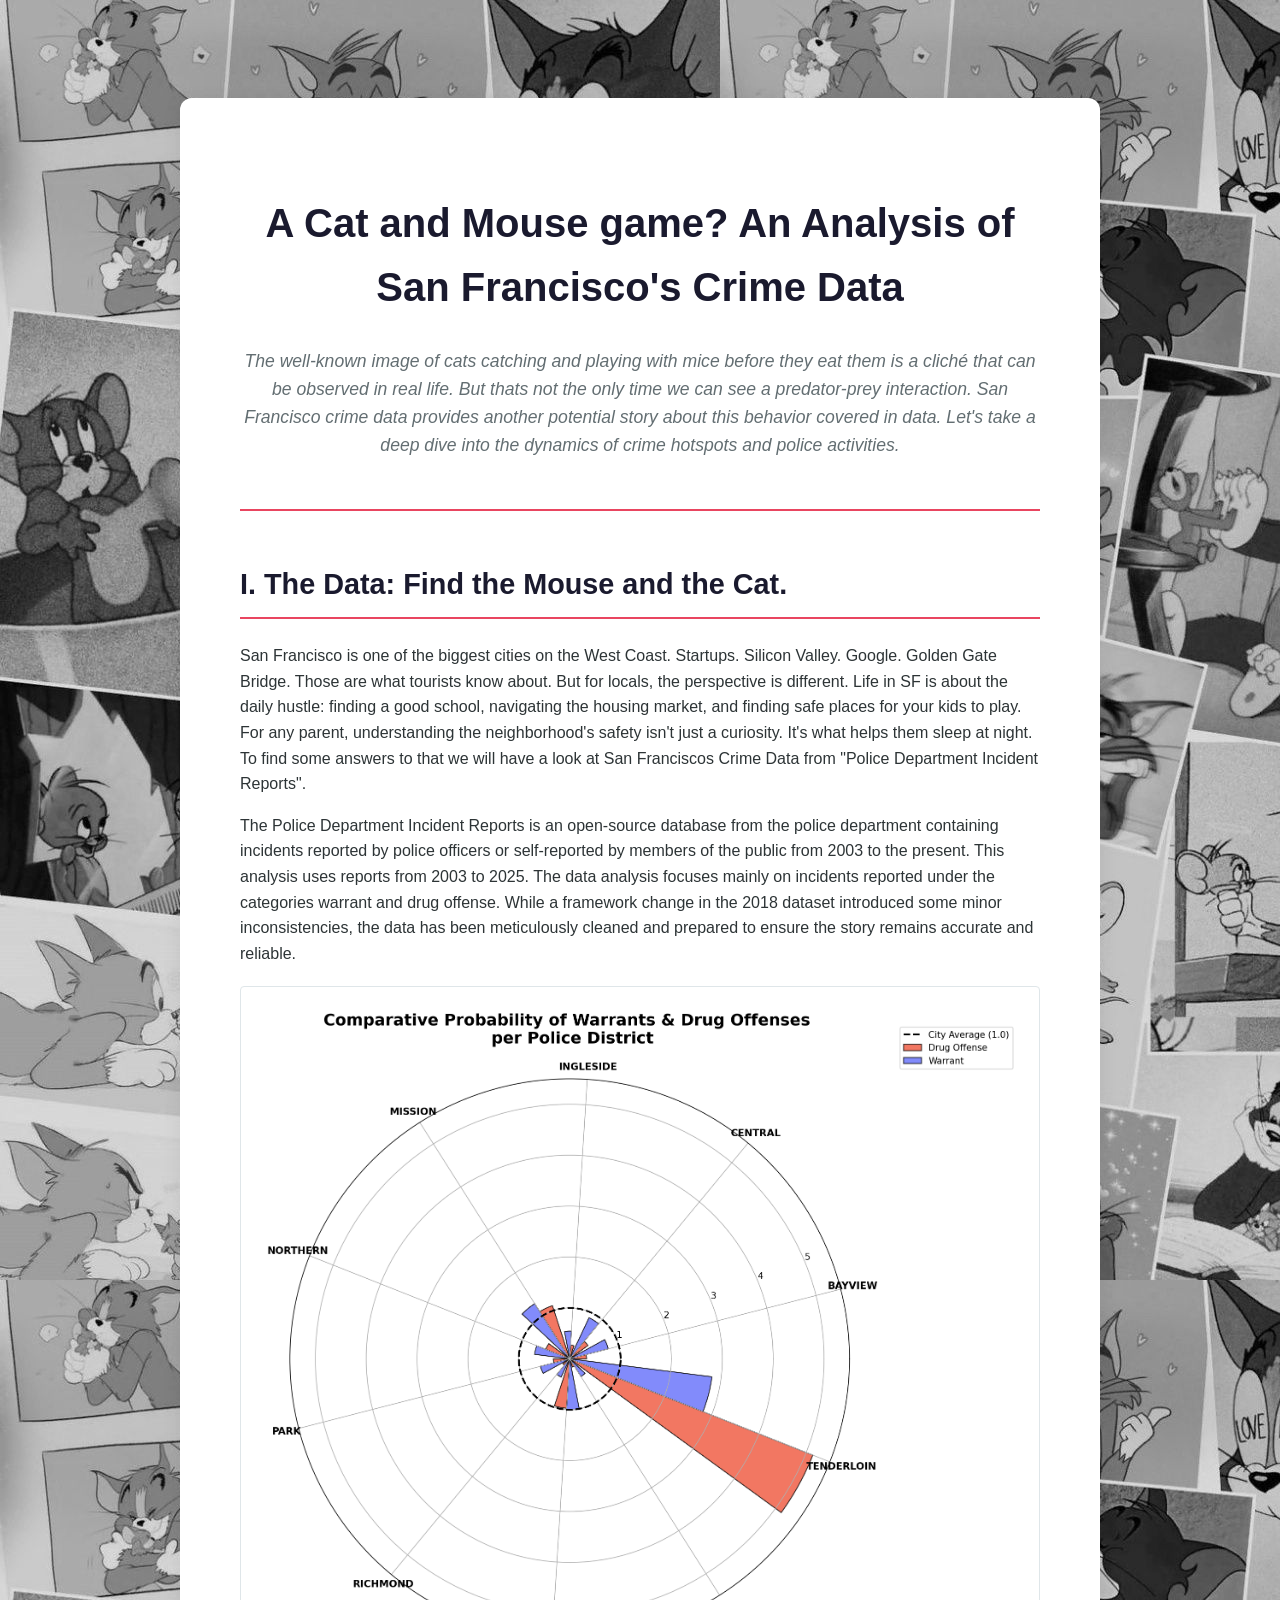
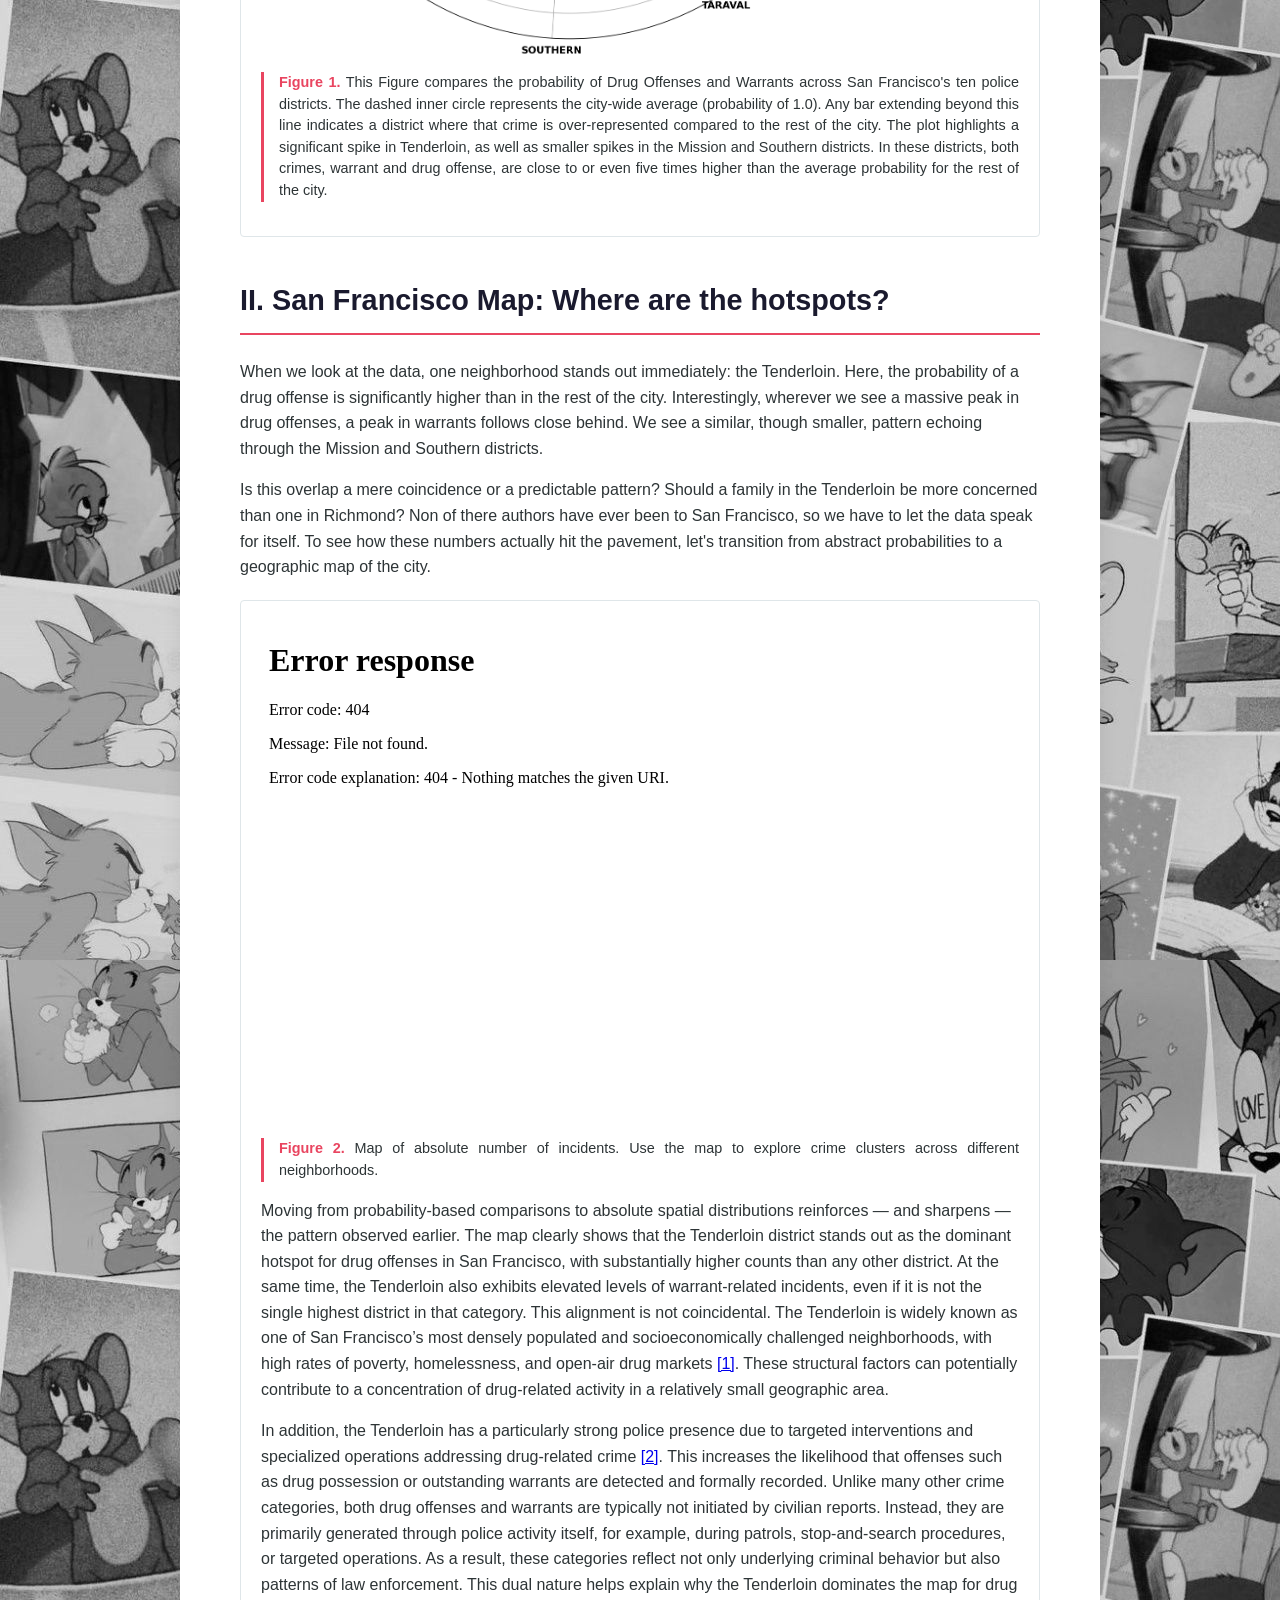
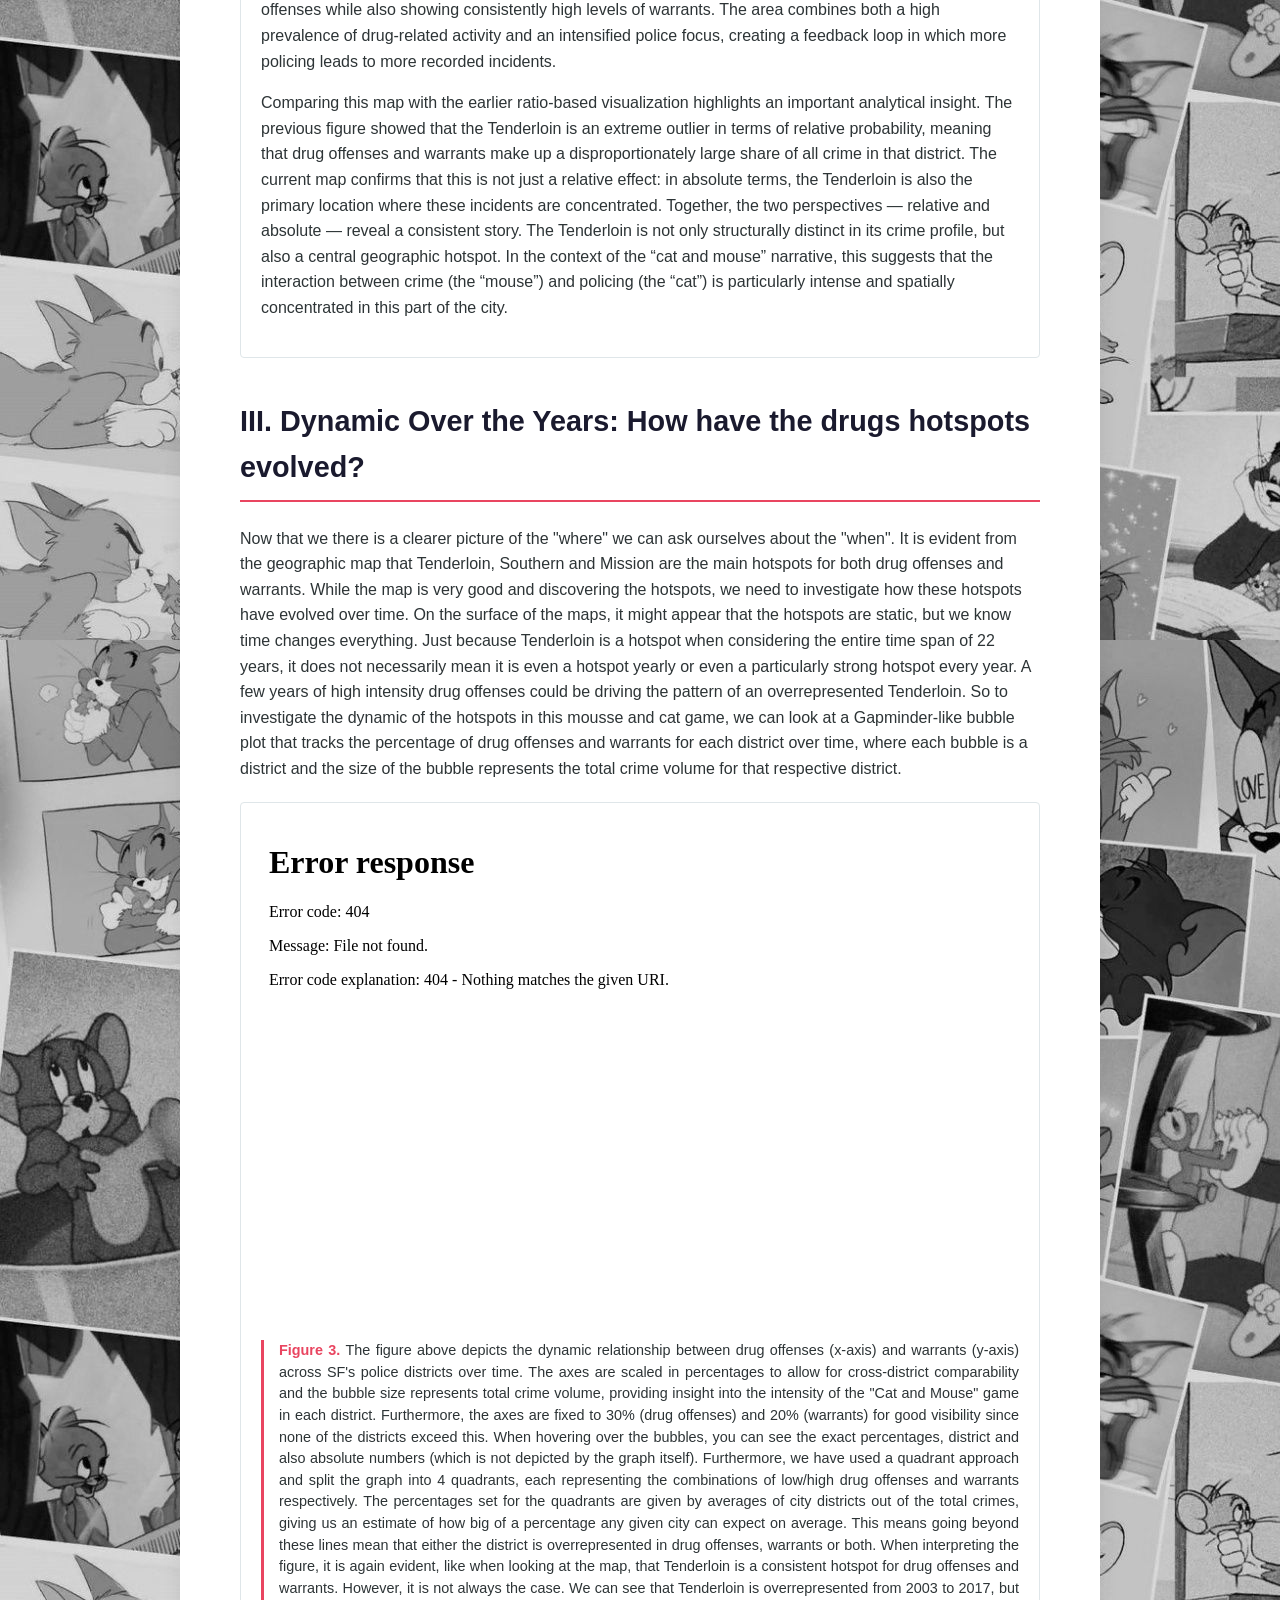
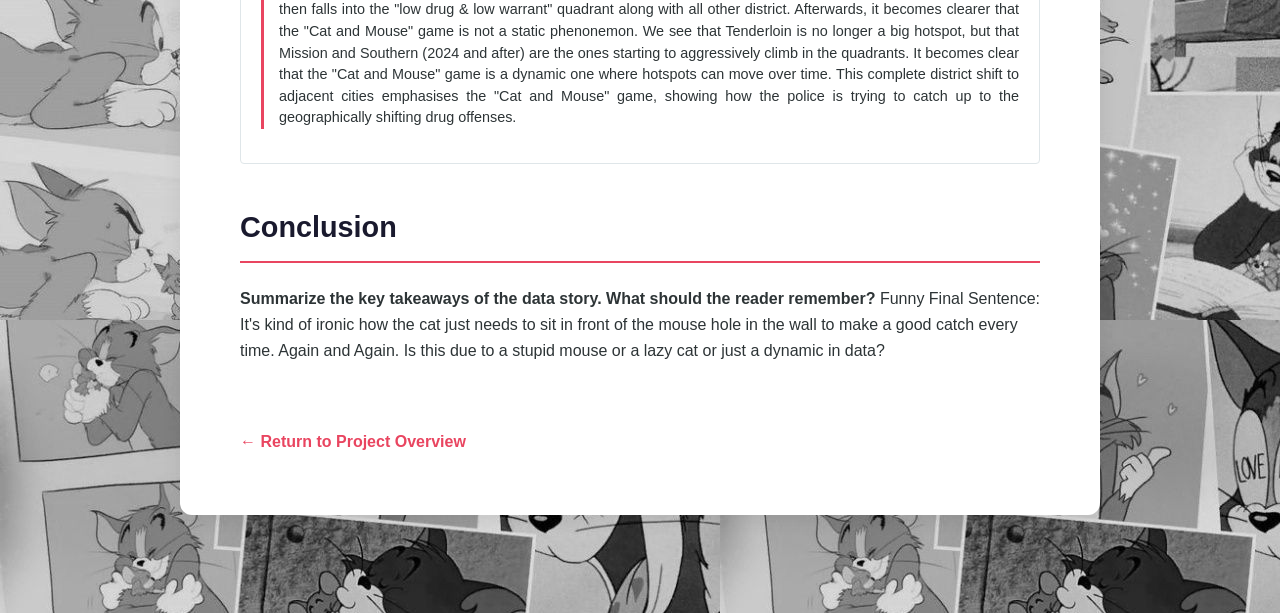
==== data_story.html @ 039fc0c6 "Add caption to figure 3." ====
<!DOCTYPE html>
<html lang="en">
  <head>
    <meta charset="UTF-8" />
    <meta name="viewport" content="width=device-width, initial-scale=1.0" />
    <title>Data Story - Group 15</title>
    <link rel="stylesheet" href="style.css" />
  </head>
  <body style="background-image: url('Tom&Jerry.jpg')">
    <article class="container">
      <header>
        <!-- Headline alternatives-->
        <!--
        <h1>Playing Catch</h1>
        <h1>Cat and Mouse game as a Data story</h1>
        <h1>Hotspots & Handcuffs: A Geographic Analysis </h1>
        <h1>City of Spikes: Where the Cat Meets the Mouse </h1> -->
        <h1>A Cat and Mouse game? An Analysis of San Francisco's Crime Data</h1>

        <p class="intro-text">
          The well-known image of cats catching and playing with mice before
          they eat them is a cliché that can be observed in real life. But thats
          not the only time we can see a predator-prey interaction. San
          Francisco crime data provides another potential story about this
          behavior covered in data. Let's take a deep dive into the dynamics of
          crime hotspots and police activities.
        </p>
      </header>

      <section>
        <h2>I. The Data: Find the Mouse and the Cat.</h2>

        <p>
          San Francisco is one of the biggest cities on the West Coast.
          Startups. Silicon Valley. Google. Golden Gate Bridge. Those are what
          tourists know about. But for locals, the perspective is different.
          Life in SF is about the daily hustle: finding a good school,
          navigating the housing market, and finding safe places for your kids
          to play. For any parent, understanding the neighborhood's safety isn't
          just a curiosity. It's what helps them sleep at night. To find some
          answers to that we will have a look at San Franciscos Crime Data from
          "Police Department Incident Reports".
        </p>

        <p>
          The Police Department Incident Reports is an open-source database from
          the police department containing incidents reported by police officers
          or self-reported by members of the public from 2003 to the present.
          This analysis uses reports from 2003 to 2025. The data analysis
          focuses mainly on incidents reported under the categories warrant and
          drug offense. While a framework change in the 2018 dataset introduced
          some minor inconsistencies, the data has been meticulously cleaned and
          prepared to ensure the story remains accurate and reliable.
        </p>
      </section>

      <div class="figure-container">
        <img
          src="../images/Compare_Warrent&DrugOffense.png"
          alt="Compare Warrent & DrugOffense"
        />

        <p class="figure-caption">
          <strong>Figure 1.</strong> This Figure compares the probability of
          Drug Offenses and Warrants across San Francisco's ten police
          districts. The dashed inner circle represents the city-wide average
          (probability of 1.0). Any bar extending beyond this line indicates a
          district where that crime is over-represented compared to the rest of
          the city. The plot highlights a significant spike in Tenderloin, as
          well as smaller spikes in the Mission and Southern districts. In these
          districts, both crimes, warrant and drug offense, are close to or even
          five times higher than the average probability for the rest of the
          city.
        </p>
      </div>

      <section>
        <h2>II. San Francisco Map: Where are the hotspots?</h2>
        <p>
          When we look at the data, one neighborhood stands out immediately: the
          Tenderloin. Here, the probability of a drug offense is significantly
          higher than in the rest of the city. Interestingly, wherever we see a
          massive peak in drug offenses, a peak in warrants follows close
          behind. We see a similar, though smaller, pattern echoing through the
          Mission and Southern districts.
        </p>

        <p>
          Is this overlap a mere coincidence or a predictable pattern? Should a
          family in the Tenderloin be more concerned than one in Richmond? Non
          of there authors have ever been to San Francisco, so we have to let
          the data speak for itself. To see how these numbers actually hit the
          pavement, let's transition from abstract probabilities to a geographic
          map of the city.
        </p>
      </section>

      <div class="figure-container">
        <div class="plot-container">
          <iframe
            src="drug_warrant_comparison.html"
            width="100%"
            height="500px"
            frameborder="0"
          ></iframe>
        </div>
        <p class="figure-caption">
          <strong>Figure 2.</strong> Map of absolute number of incidents. Use the map to
          explore crime clusters across different neighborhoods.
        </p>

        <p>
          Moving from probability-based comparisons to absolute spatial distributions
          reinforces — and sharpens — the pattern observed earlier. The map clearly
          shows that the Tenderloin district stands out as the dominant hotspot for
          drug offenses in San Francisco, with substantially higher counts than any
          other district. At the same time, the Tenderloin also exhibits elevated
          levels of warrant-related incidents, even if it is not the single highest
          district in that category.

          This alignment is not coincidental. The Tenderloin is widely known as one of
          San Francisco’s most densely populated and socioeconomically challenged
          neighborhoods, with high rates of poverty, homelessness, and open-air drug
          markets <a href="https://www.aha.org/hav/case-study/tenderloin-health-improvement-partnership" target="_blank">[1]</a>.
          
          These structural factors can potentially contribute to a concentration of drug-related
          activity in a relatively small geographic area.
        </p>

        <p>
          In addition, the Tenderloin has a particularly strong police presence due to
          targeted interventions and specialized operations addressing drug-related
          crime <a href="https://www.sfchronicle.com/crime/article/police-staff-districts-sf-19871314.php" target="_blank">[2]</a>.
          This increases the likelihood that offenses such as drug possession or
          outstanding warrants are detected and formally recorded.

          Unlike many other crime categories, both drug offenses and warrants are
          typically not initiated by civilian reports. Instead, they are primarily
          generated through police activity itself, for example, during patrols,
          stop-and-search procedures, or targeted operations.
          As a result, these categories reflect not only underlying criminal behavior
          but also patterns of law enforcement.

          This dual nature helps explain why the Tenderloin dominates the map for drug
          offenses while also showing consistently high levels of warrants. The area
          combines both a high prevalence of drug-related activity and an intensified
          police focus, creating a feedback loop in which more policing leads to more
          recorded incidents.
        </p>

        <p>
          Comparing this map with the earlier ratio-based visualization highlights an
          important analytical insight. The previous figure showed that the Tenderloin
          is an extreme outlier in terms of relative probability, meaning that drug
          offenses and warrants make up a disproportionately large share of all crime
          in that district. The current map confirms that this is not just a relative
          effect: in absolute terms, the Tenderloin is also the primary location where
          these incidents are concentrated.

          Together, the two perspectives — relative and absolute — reveal a consistent
          story. The Tenderloin is not only structurally distinct in its crime profile,
          but also a central geographic hotspot. In the context of the “cat and mouse”
          narrative, this suggests that the interaction between crime (the “mouse”)
          and policing (the “cat”) is particularly intense and spatially concentrated
          in this part of the city.
        </p>
      </div>

      <section>
        <h2>III. Dynamic Over the Years: How have the drugs hotspots evolved?</h2>
        <p>
          Now that we there is a clearer picture of the "where" we can ask ourselves about the "when".
          It is evident from the geographic map that Tenderloin, Southern and Mission are the main hotspots for both drug offenses and warrants.
          While the map is very good and discovering the hotspots, we need to investigate how these hotspots have evolved over time.
          On the surface of the maps, it might appear that the hotspots are static, but we know time changes everything.
          Just because Tenderloin is a hotspot when considering the entire time span of 22 years,
          it does not necessarily mean it is even a hotspot yearly or even a particularly strong hotspot every year.
          A few years of high intensity drug offenses could be driving the pattern of an overrepresented Tenderloin.

          So to investigate the dynamic of the hotspots in this mousse and cat game, we can look at a Gapminder-like bubble plot
          that tracks the percentage of drug offenses and warrants for each district over time, where each bubble is a district and
          the size of the bubble represents the total crime volume for that respective district.
        </p>
        <!-- <p>
          Use this section to Show an interactive Ploty plot. Mayby something
          that changes over time. This text should explain the "Why" behind the
          patterns observed in the map above and extend it with the ploty plot.
        </p> -->

        <!--- Generated Idea
        III. The Stakeout: A Dynamic View of the Data
        <p>
        If our map showed us the <em>where</em>, this next visualization shows us the <em>how much</em>. By using a "Gapminder" style bubble plot, we can see the sheer scale of these incidents across the city. On this chart, each bubble represents a different police district. The <strong>horizontal axis</strong> tracks the number of Drug Offenses, while the <strong>vertical axis</strong> measures Warrants. Both are in percentages respectively to retain scalability and comparability across districts.
        </p>

        <p>
        The size of each bubble represents the <strong>total crime volume</strong> for that district. This allows us to see if the "Cat and Mouse" game is played at the same intensity everywhere. Does a high volume of total crime always mean more drug activity and warrants? Or are some districts "specialists" in this specific game? Watch how the bubbles cluster—it tells a story of concentration that raw numbers alone might miss.
        </p>
      --></section>

      <div class="figure-container">

        <iframe
            src="visualizations/crime_over_time_interactive.html"
            width="100%"
            height="500px"
            frameborder="0"
        ></iframe>

        <p class="figure-caption">
          <strong>Figure 3.</strong> 
          The figure above depicts the dynamic relationship between drug offenses (x-axis) and warrants (y-axis) across SF's police districts over time.
          The axes are scaled in percentages to allow for cross-district comparability and the bubble size represents total crime volume, 
          providing insight into the intensity of the "Cat and Mouse" game in each district.
          
          Furthermore, the axes are fixed to 30% (drug offenses) and 20% (warrants) for good visibility since none of the districts exceed this.

          When hovering over the bubbles, you can see the exact percentages, district and also absolute numbers (which is not depicted by the graph itself).

          Furthermore, we have used a quadrant approach and split the graph into 4 quadrants, each representing the combinations of low/high drug offenses and warrants respectively.
          The percentages set for the quadrants are given by averages of city districts out of the total crimes, giving us an estimate of how big of a percentage any given city can expect on average.
          This means going beyond these lines mean that either the district is overrepresented in drug offenses, warrants or both.
          
          When interpreting the figure, it is again evident, like when looking at the map, that Tenderloin is a consistent hotspot for drug offenses and warrants.
          However, it is not always the case. We can see that Tenderloin is overrepresented from 2003 to 2017, but then falls into the "low drug & low warrant" quadrant along with all other district.
          Afterwards, it becomes clearer that the "Cat and Mouse" game is not a static phenonemon. 
          We see that Tenderloin is no longer a big hotspot, but that Mission and Southern (2024 and after) are the ones starting to aggressively climb in the quadrants.
          It becomes clear that the "Cat and Mouse" game is a dynamic one where hotspots can move over time.
          This complete district shift to adjacent cities emphasises the "Cat and Mouse" game, showing how the police is trying to catch up to the geographically shifting drug offenses.
        </p>
      </div>

      <section>
        <h2>Conclusion</h2>
        <p>
          <strong>
            Summarize the key takeaways of the data story. What should the
            reader remember?
          </strong>
          Funny Final Sentence: It's kind of ironic how the cat just needs to
          sit in front of the mouse hole in the wall to make a good catch every
          time. Again and Again. Is this due to a stupid mouse or a lazy cat or
          just a dynamic in data?
        </p>
        <!-- Generated Conclusion
          IV. Conclusion: Breaking the Cycle
          <p>
          Our journey through San Francisco’s data reveals a striking truth: the "Cat and Mouse" game isn't a city-wide phenomenon, but a localized cycle. The data shows that police activity (the Cat) and criminal incidents (the Mouse) are locked in a persistent dance, primarily within a few specific city blocks. Whether we look at relative probabilities or absolute volumes, the results point back to the same hotspots.
          </p>

          <p>
          For the parents and residents we mentioned earlier, this data offers a map of reality. It shows that while the city has its challenges, they are often concentrated in predictable ways. Understanding these dynamics is the first step toward changing the story—moving from a cycle of predator and prey to a city of safety and stability.
          </p>

          <p class="final-thought">
          <strong>It’s a bit ironic: the cat simply needs to sit in front of the mouse hole to make a catch every single time. Again and again, the data repeats. Is this due to a "stupid" mouse, a "lazy" cat, or simply an inevitable dynamic hidden in the data?</strong>
          </p>
        -->
      </section>

      <a href="index.html" class="back-link">← Return to Project Overview</a>
    </article>
  </body>
</html>
---- style.css ----
body {
  /*ackground-image: url("Tom&Jerry.jpg");*/
  background-color: #f8f9fa; /* Light grey background */
  display: flex; /* Override the flex centering from home page */
  justify-content: center;
  padding: 50px 20px;
  font-family: "Helvetica Neue", Arial, sans-serif;
  color: #2d3436;
  line-height: 1.6;
}

.story-container {
  max-width: 800px;
  margin: 40px auto;
  background: white;
  padding: 60px;
  box-shadow: 0 4px 20px rgba(0, 0, 0, 0.08);
  border-radius: 8px;
}

header {
  text-align: center;
  margin-bottom: 50px;
  border-bottom: 2px solid #e94560;
  padding-bottom: 20px;
}

h1 {
  color: #1a1a2e;
  font-size: 2.5rem;
  margin-bottom: 10px;
  border: none;
  padding-bottom: 10px;
}
h2 {
  color: #1a1a2e;
  margin-top: 40px;
  font-size: 1.8rem;
  border-bottom: 2px solid #e94560;
  padding-bottom: 10px;
}

hr {
  color: #e94560;
}

.intro-text {
  font-size: 1.1rem;
  color: #636e72;
  font-style: italic;
  margin-bottom: 30px;
}

/* Scientific Figure Styling */
.figure-container {
  padding: 20px;
  background: #ffffff;
  border: 1px solid #dfe6e9;
  border-radius: 4px;

  width: 100%; /* Or a specific width like 80%, 90% */
  margin: 20px auto; /* Adds space above/below and centers the whole figure */
  box-sizing: border-box; /* Ensures padding doesn't add to the width */
}

.figure-container img {
  max-width: 100%; /* Ensures the image never gets wider than the container */
  height: auto; /* Maintains the aspect ratio so it doesn't look squished */
  display: block; /* Removes the tiny gap often found at the bottom of images */
  margin: 0 auto; /* Centers the image if the container is wider than the image */
}

.plot-placeholder {
  width: 100%;
  height: 400px;
  background: #f1f2f6;
  display: flex;
  align-items: center;
  justify-content: center;
  color: #b2bec3;
  border: 2px dashed #dfe6e9;
  margin-bottom: 15px;
}

.figure-caption {
  font-size: 0.9rem;
  color: #2d3436;
  border-left: 3px solid #e94560;
  padding-left: 15px;
  margin-top: 10px;

  line-height: 1.5;
  text-align: justify;
}

.figure-caption strong {
  color: #e94560;
}

.back-link {
  display: inline-block;
  margin-top: 50px;
  color: #e94560;
  text-decoration: none;
  font-weight: bold;
}

/* The Main Container */
.container {
  max-width: 800px;
  margin: 40px auto;
  padding: 60px;
  background: white;
  border-radius: 12px;
  /*color: white;*/
  box-shadow: 0 4px 20px rgba(0, 0, 0, 0.08);
}

/* The Flexbox layout for your lists */
.list-wrapper {
  display: flex; /* Aligns the three divs horizontally */
  width: 100%; /* Ensures the wrapper fills the whole container */
  gap: 20px; /* Optional: adds space between the columns */
}

.list-wrapper > div {
  flex: 1; /* This forces each div to take up equal width */
  /* padding: 10px; */ /* You can add your 10px padding here! */
}

ul {
  padding-left: 20px; /* Gives bullets room so they don't hit the edge */
  margin: 0;
}

li {
  margin-bottom: 10px;
  padding: 5px 10px;
  border-left: 3px solid transparent;
  transition: 0.3s;
}

/* Highlight items when you hover over them */
li:hover {
  border-left: 3px solid #e94560;
  background: rgba(233, 69, 96, 0.1);
  cursor: pointer;
}

.navigation-section {
  text-align: center;
  margin-top: 30px;
}

.btn {
  display: inline-block;
  background-color: #e94560;
  color: white;
  padding: 12px 24px;
  text-decoration: none;
  border-radius: 30px;
  font-weight: bold;
  transition: transform 0.2s, background-color 0.2s;
  box-shadow: 0 4px 15px rgba(233, 69, 96, 0.3);
}

.btn:hover {
  background-color: #ff5e78;
  transform: translateY(-2px);
}
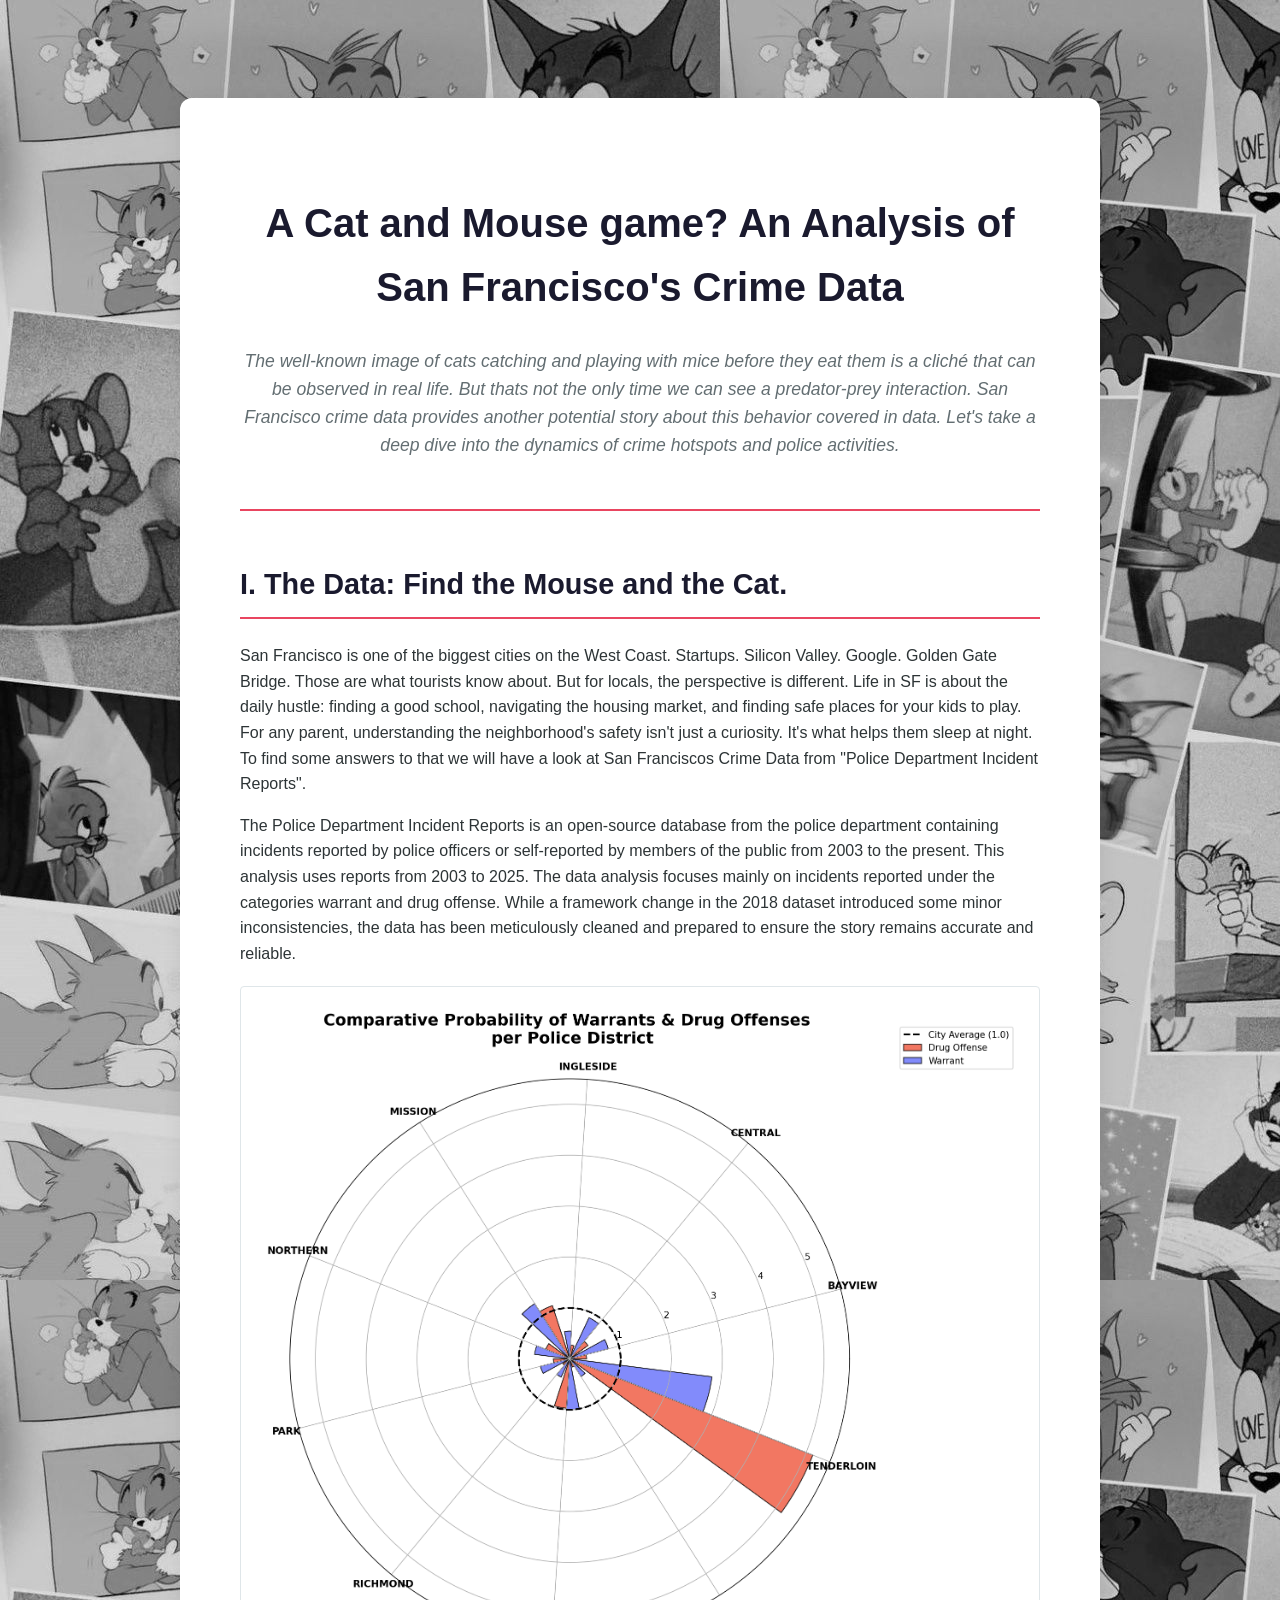
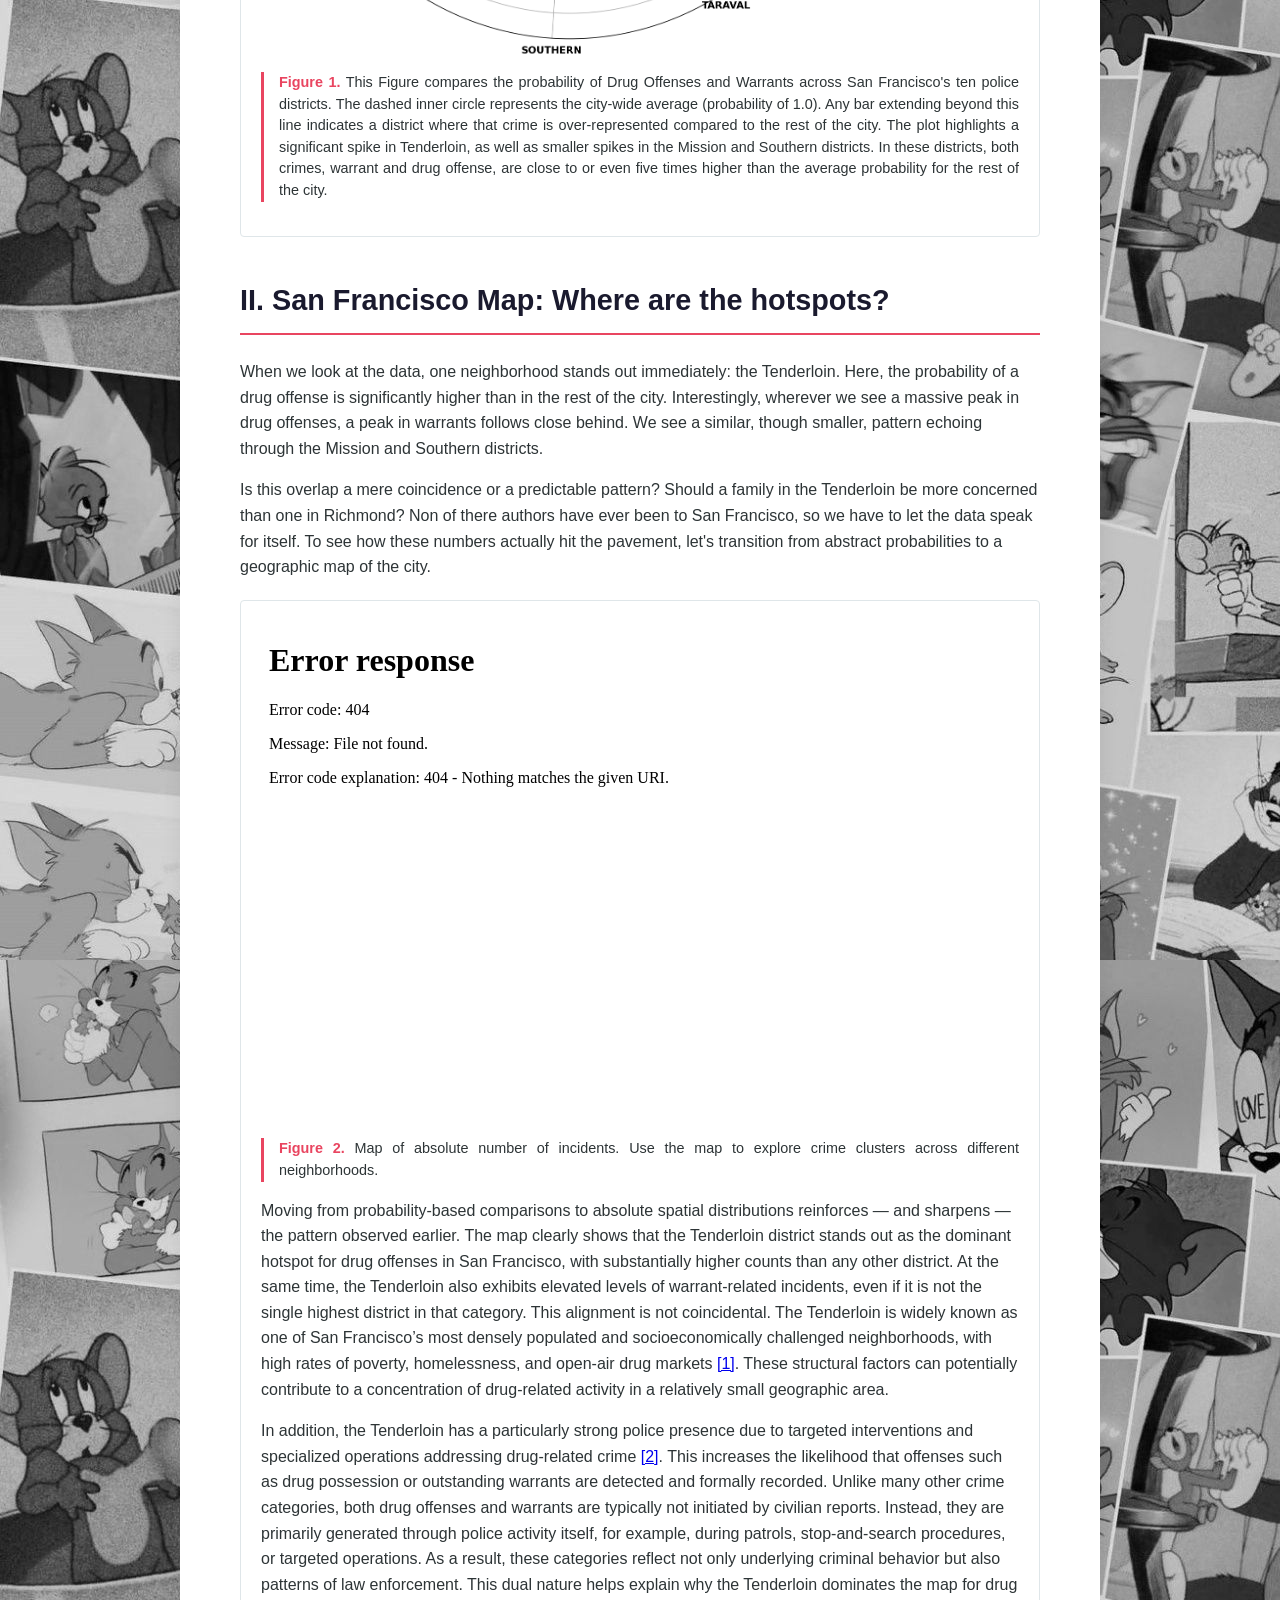
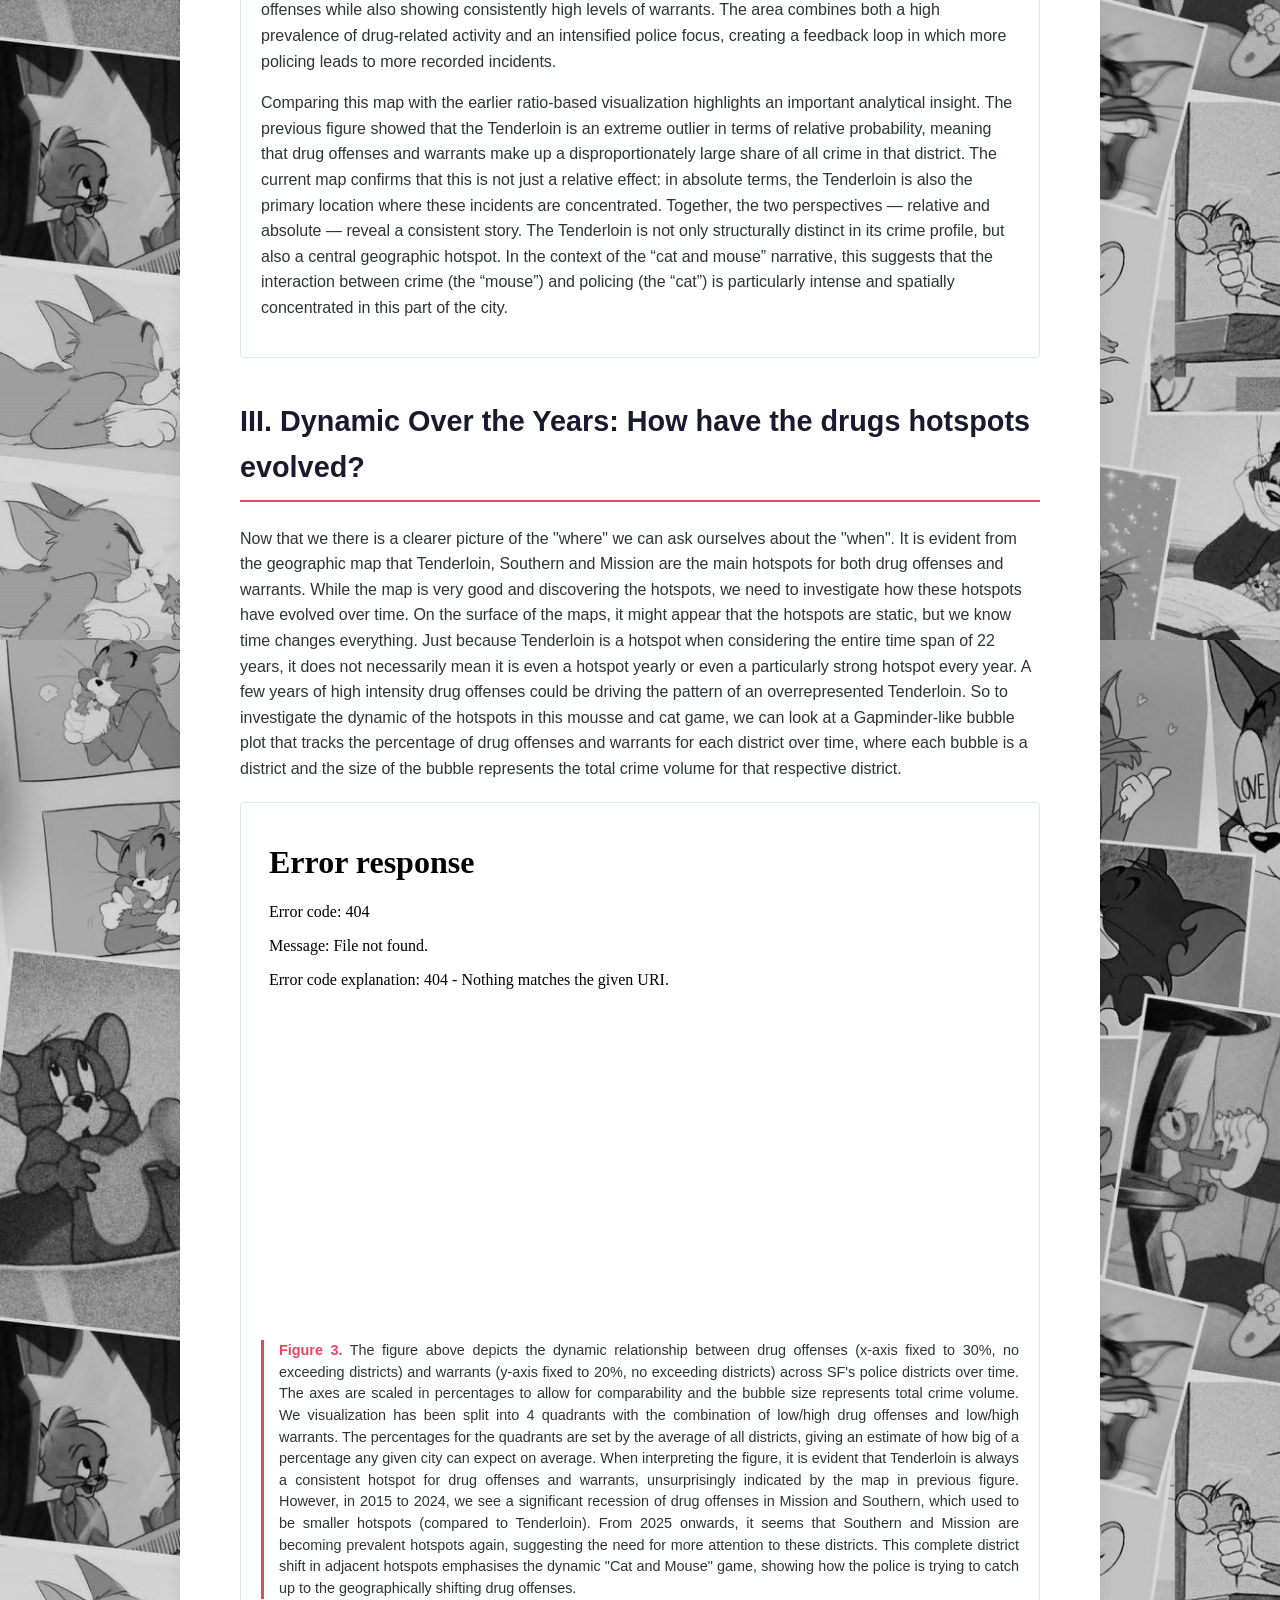
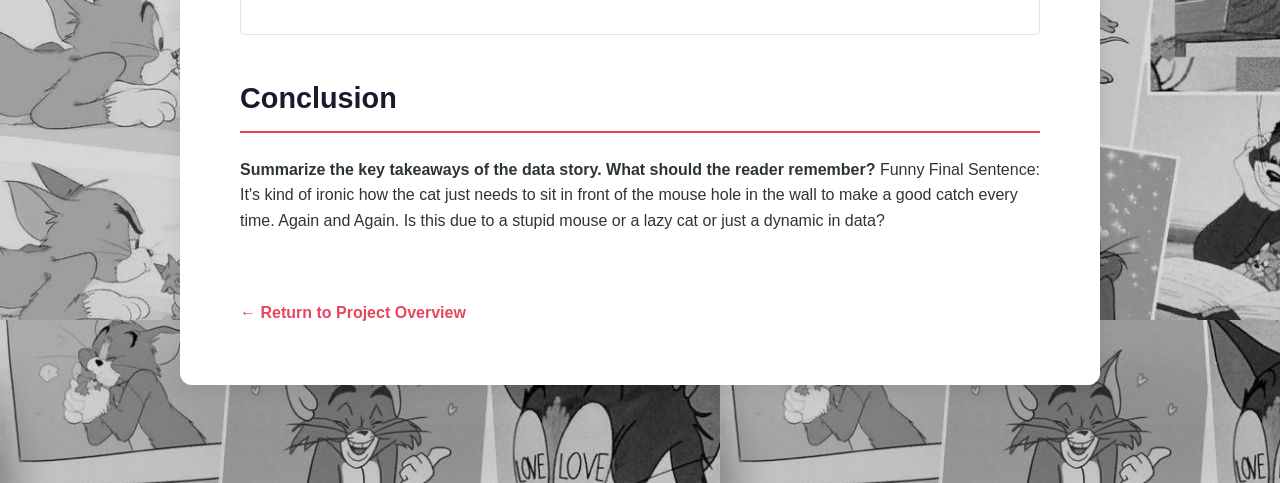
==== commit 2d21b47d: "Update fig. 3 with shorter caption" ====
--- a/data_story.html
+++ b/data_story.html
@@ -209,24 +209,20 @@
 
         <p class="figure-caption">
           <strong>Figure 3.</strong> 
-          The figure above depicts the dynamic relationship between drug offenses (x-axis) and warrants (y-axis) across SF's police districts over time.
-          The axes are scaled in percentages to allow for cross-district comparability and the bubble size represents total crime volume, 
-          providing insight into the intensity of the "Cat and Mouse" game in each district.
+          The figure above depicts the dynamic relationship between drug offenses (x-axis fixed to 30%, no exceeding districts) and warrants (y-axis fixed to 20%, no exceeding districts) across SF's police districts over time.
+          The axes are scaled in percentages to allow for comparability and the bubble size represents total crime volume.
           
-          Furthermore, the axes are fixed to 30% (drug offenses) and 20% (warrants) for good visibility since none of the districts exceed this.
-
-          When hovering over the bubbles, you can see the exact percentages, district and also absolute numbers (which is not depicted by the graph itself).
-
-          Furthermore, we have used a quadrant approach and split the graph into 4 quadrants, each representing the combinations of low/high drug offenses and warrants respectively.
+          <!-- When hovering over the bubbles, you can see the exact percentages, district and also absolute numbers (which is not depicted by the graph itself). -->
+          We visualization has been split into 4 quadrants with the combination of low/high drug offenses and low/high warrants.
+          The percentages for the quadrants are set by the average of all districts, giving an estimate of how big of a percentage any given city can expect on average.
+          <!-- Furthermore, we have used a quadrant approach and split the graph into 4 quadrants, each representing the combinations of low/high drug offenses and warrants respectively.
           The percentages set for the quadrants are given by averages of city districts out of the total crimes, giving us an estimate of how big of a percentage any given city can expect on average.
-          This means going beyond these lines mean that either the district is overrepresented in drug offenses, warrants or both.
+          This means going beyond these lines mean that either the district is overrepresented in drug offenses, warrants or both. -->
           
-          When interpreting the figure, it is again evident, like when looking at the map, that Tenderloin is a consistent hotspot for drug offenses and warrants.
-          However, it is not always the case. We can see that Tenderloin is overrepresented from 2003 to 2017, but then falls into the "low drug & low warrant" quadrant along with all other district.
-          Afterwards, it becomes clearer that the "Cat and Mouse" game is not a static phenonemon. 
-          We see that Tenderloin is no longer a big hotspot, but that Mission and Southern (2024 and after) are the ones starting to aggressively climb in the quadrants.
-          It becomes clear that the "Cat and Mouse" game is a dynamic one where hotspots can move over time.
-          This complete district shift to adjacent cities emphasises the "Cat and Mouse" game, showing how the police is trying to catch up to the geographically shifting drug offenses.
+          When interpreting the figure, it is evident that Tenderloin is always a consistent hotspot for drug offenses and warrants, unsurprisingly indicated by the map in previous figure.
+          However, in 2015 to 2024, we see a significant recession of drug offenses in Mission and Southern, which used to be smaller hotspots (compared to Tenderloin).
+          From 2025 onwards, it seems that Southern and Mission are becoming prevalent hotspots again, suggesting the need for more attention to these districts.
+          This complete district shift in adjacent hotspots emphasises the dynamic "Cat and Mouse" game, showing how the police is trying to catch up to the geographically shifting drug offenses.
         </p>
       </div>
 
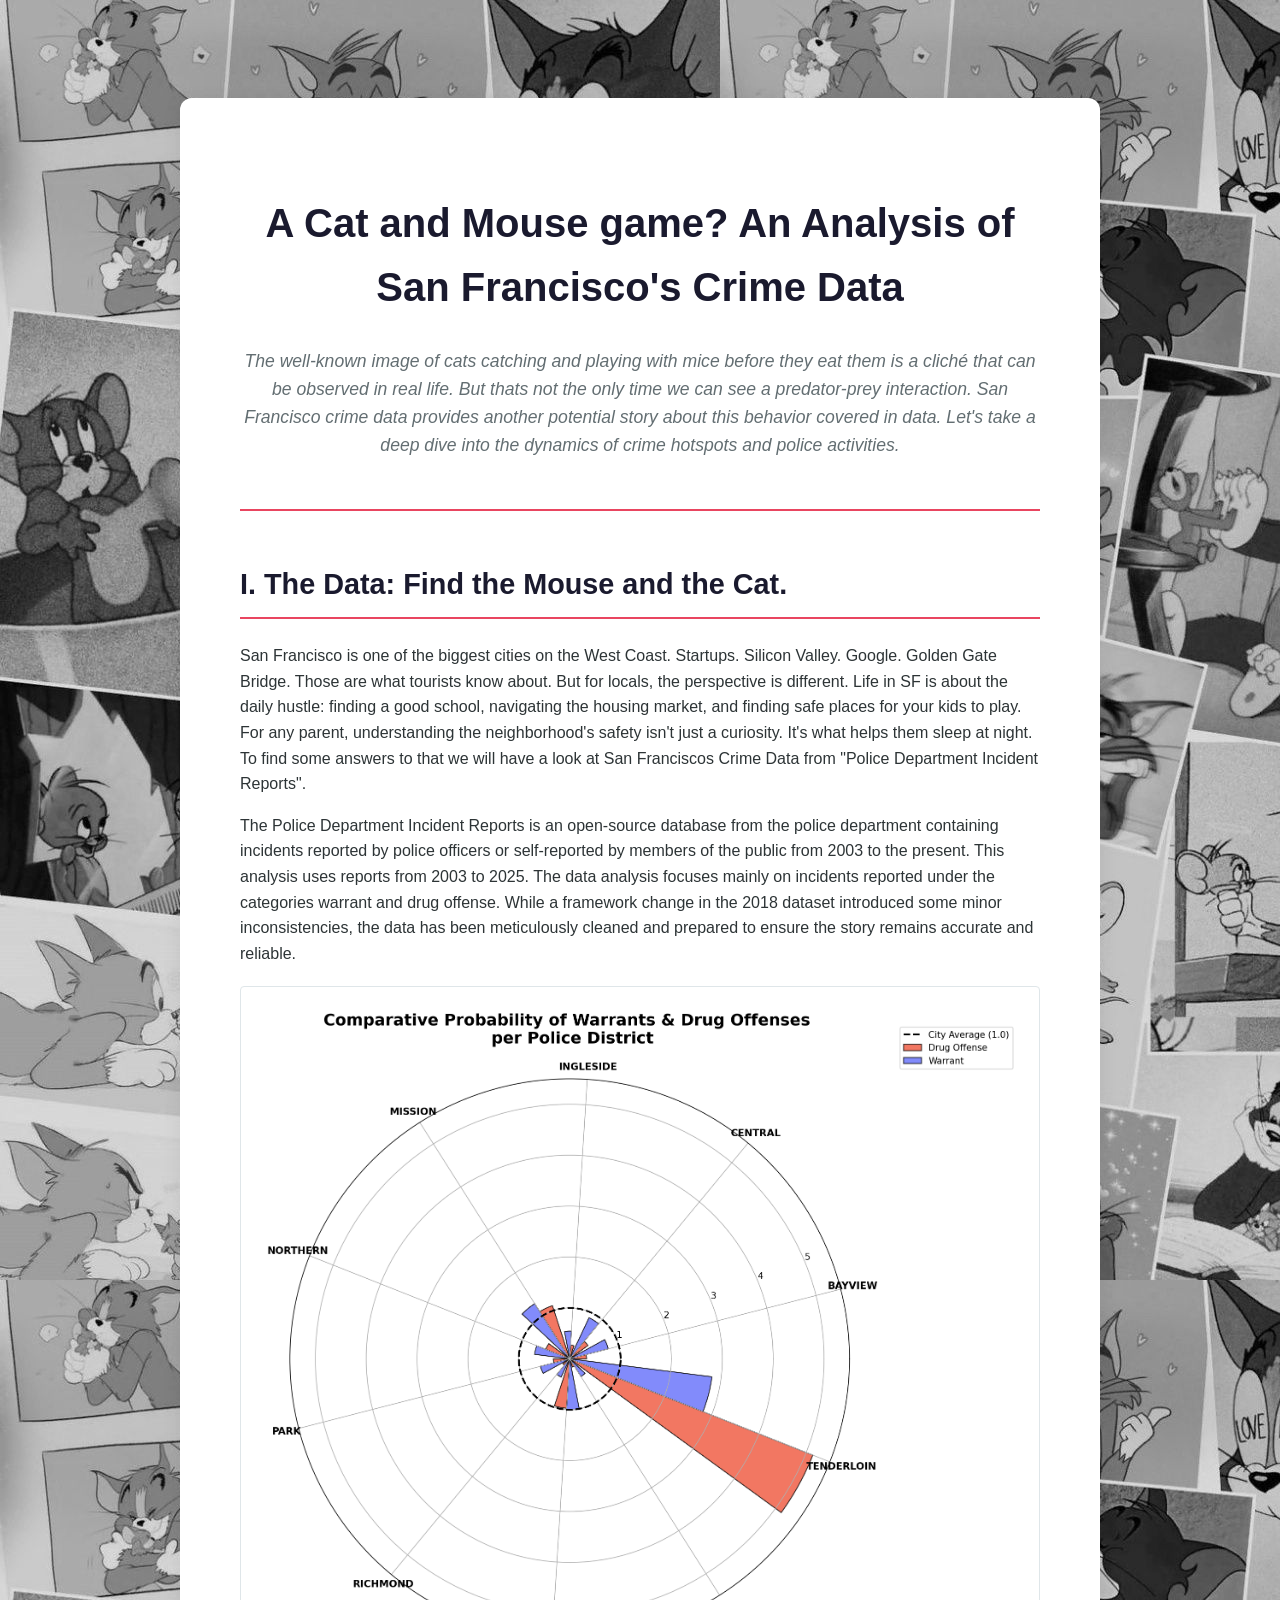
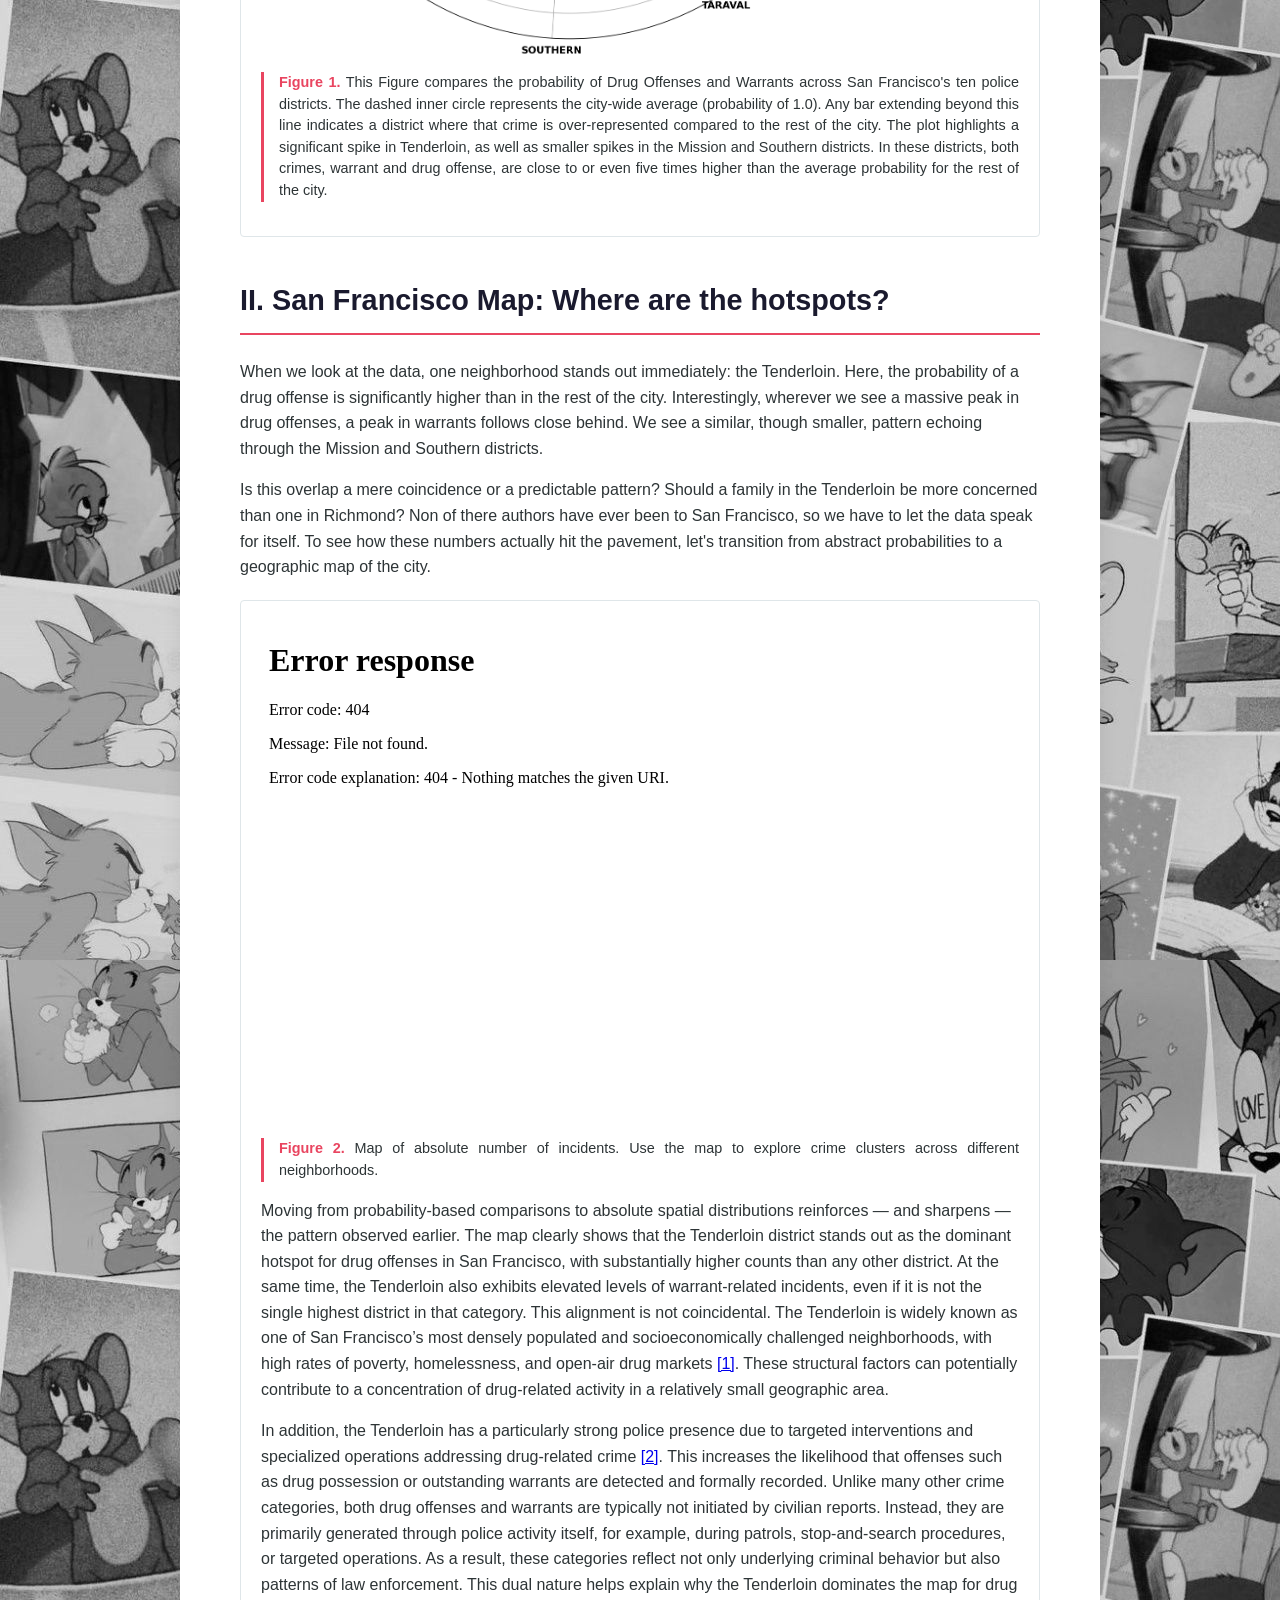
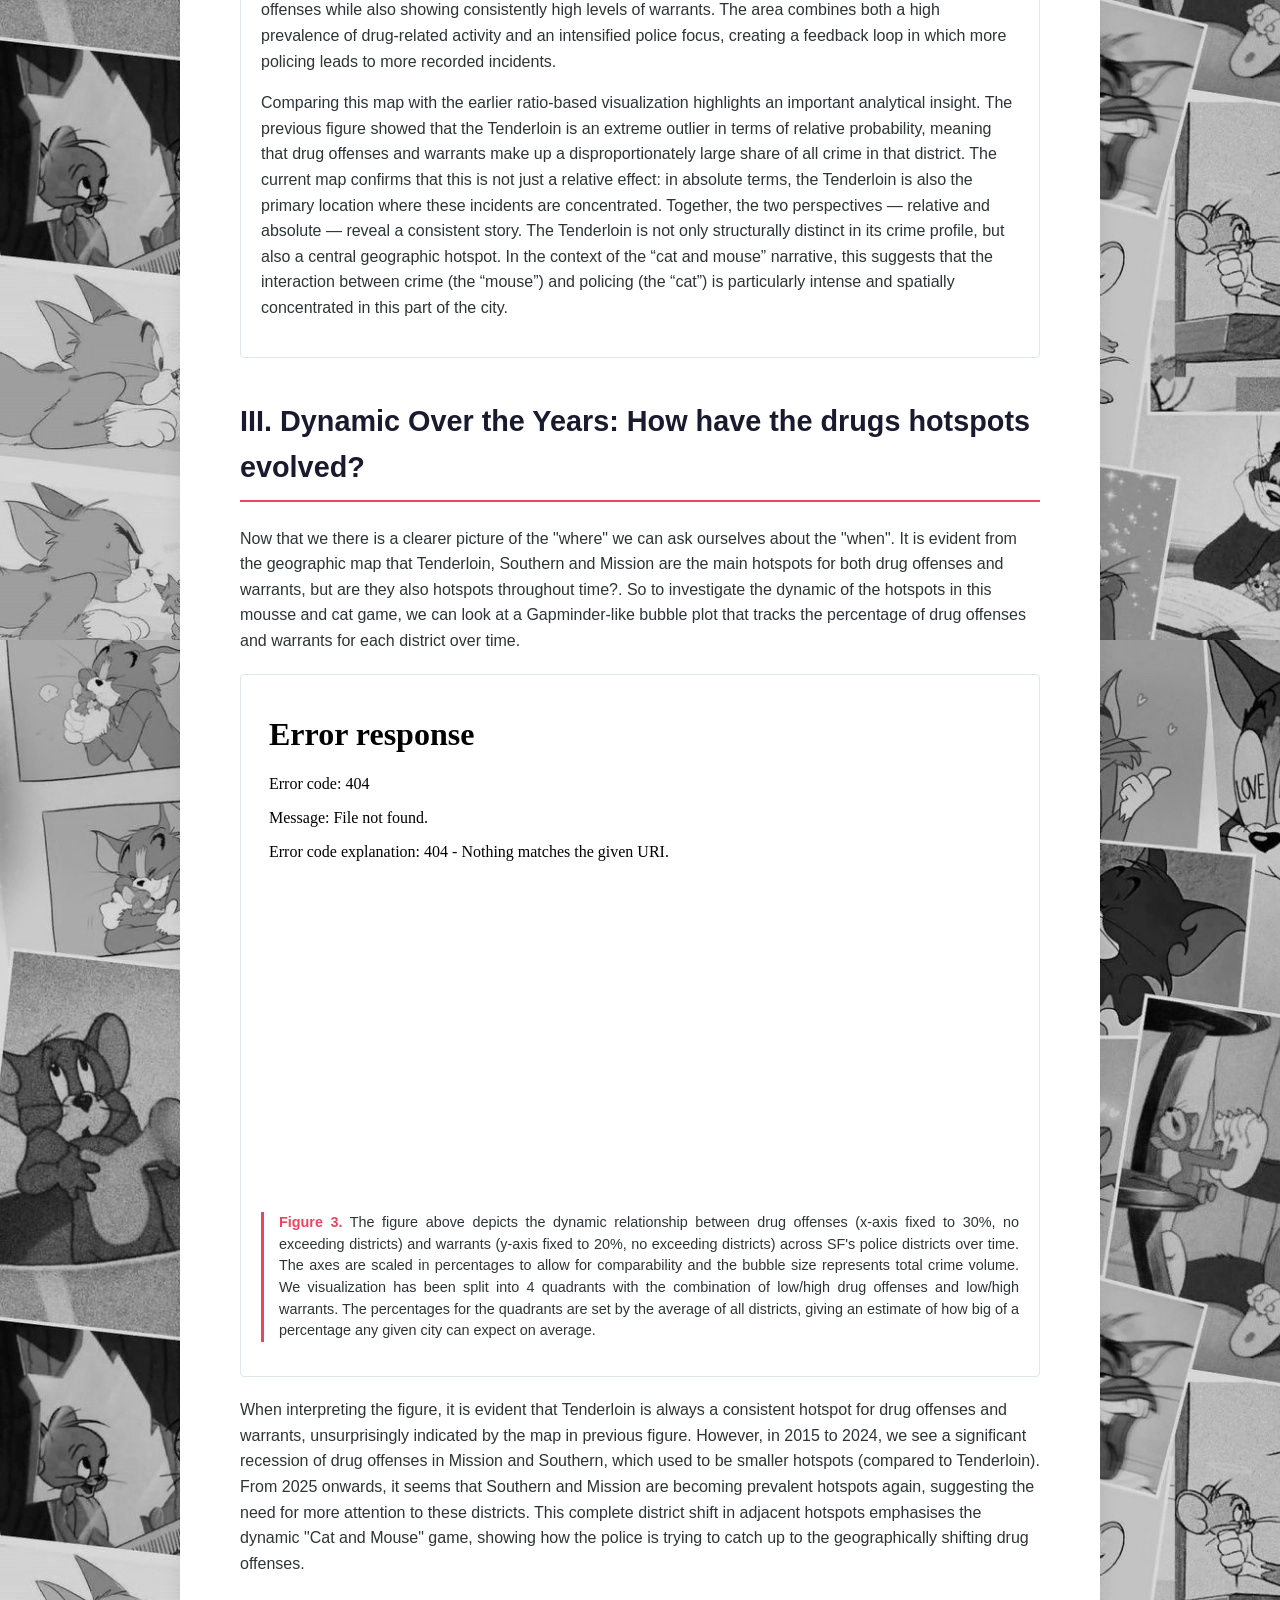
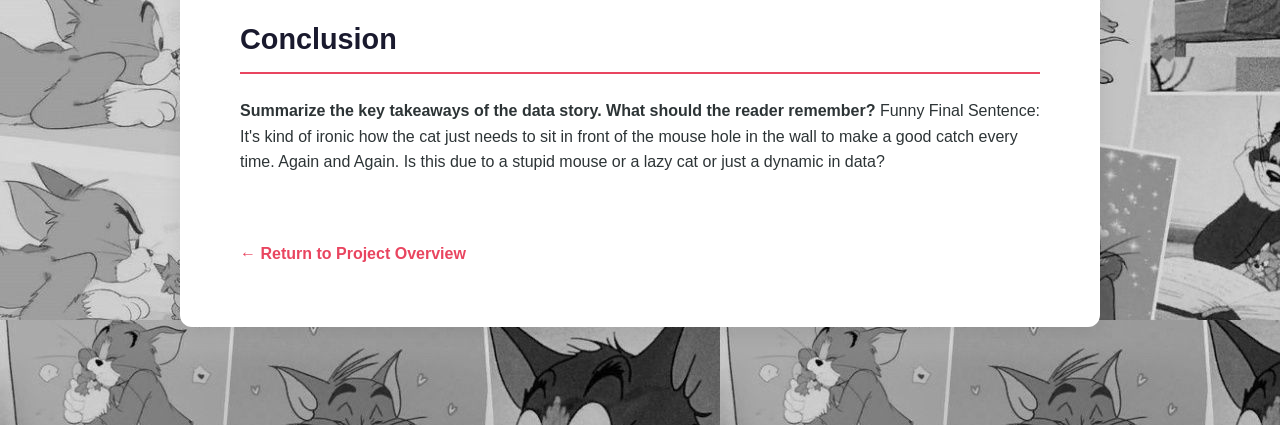
==== commit eff00ca5: "Move some fig. 3 caption to section" ====
--- a/data_story.html
+++ b/data_story.html
@@ -170,17 +170,17 @@
         <h2>III. Dynamic Over the Years: How have the drugs hotspots evolved?</h2>
         <p>
           Now that we there is a clearer picture of the "where" we can ask ourselves about the "when".
-          It is evident from the geographic map that Tenderloin, Southern and Mission are the main hotspots for both drug offenses and warrants.
-          While the map is very good and discovering the hotspots, we need to investigate how these hotspots have evolved over time.
+          It is evident from the geographic map that Tenderloin, Southern and Mission are the main hotspots for both drug offenses and warrants, but are they also hotspots throughout time?.
+          <!-- While the map is very good and discovering the hotspots, we need to investigate how these hotspots have evolved over time.
           On the surface of the maps, it might appear that the hotspots are static, but we know time changes everything.
           Just because Tenderloin is a hotspot when considering the entire time span of 22 years,
           it does not necessarily mean it is even a hotspot yearly or even a particularly strong hotspot every year.
-          A few years of high intensity drug offenses could be driving the pattern of an overrepresented Tenderloin.
+          A few years of high intensity drug offenses could be driving the pattern of an overrepresented Tenderloin. -->
 
           So to investigate the dynamic of the hotspots in this mousse and cat game, we can look at a Gapminder-like bubble plot
-          that tracks the percentage of drug offenses and warrants for each district over time, where each bubble is a district and
-          the size of the bubble represents the total crime volume for that respective district.
-        </p>
+          that tracks the percentage of drug offenses and warrants for each district over time.
+
+        </p> 
         <!-- <p>
           Use this section to Show an interactive Ploty plot. Mayby something
           that changes over time. This text should explain the "Why" behind the
@@ -218,13 +218,15 @@
           <!-- Furthermore, we have used a quadrant approach and split the graph into 4 quadrants, each representing the combinations of low/high drug offenses and warrants respectively.
           The percentages set for the quadrants are given by averages of city districts out of the total crimes, giving us an estimate of how big of a percentage any given city can expect on average.
           This means going beyond these lines mean that either the district is overrepresented in drug offenses, warrants or both. -->
-          
-          When interpreting the figure, it is evident that Tenderloin is always a consistent hotspot for drug offenses and warrants, unsurprisingly indicated by the map in previous figure.
-          However, in 2015 to 2024, we see a significant recession of drug offenses in Mission and Southern, which used to be smaller hotspots (compared to Tenderloin).
-          From 2025 onwards, it seems that Southern and Mission are becoming prevalent hotspots again, suggesting the need for more attention to these districts.
-          This complete district shift in adjacent hotspots emphasises the dynamic "Cat and Mouse" game, showing how the police is trying to catch up to the geographically shifting drug offenses.
         </p>
       </div>
+
+      <section>
+        When interpreting the figure, it is evident that Tenderloin is always a consistent hotspot for drug offenses and warrants, unsurprisingly indicated by the map in previous figure.
+        However, in 2015 to 2024, we see a significant recession of drug offenses in Mission and Southern, which used to be smaller hotspots (compared to Tenderloin).
+        From 2025 onwards, it seems that Southern and Mission are becoming prevalent hotspots again, suggesting the need for more attention to these districts.
+        This complete district shift in adjacent hotspots emphasises the dynamic "Cat and Mouse" game, showing how the police is trying to catch up to the geographically shifting drug offenses.
+      </section>
 
       <section>
         <h2>Conclusion</h2>
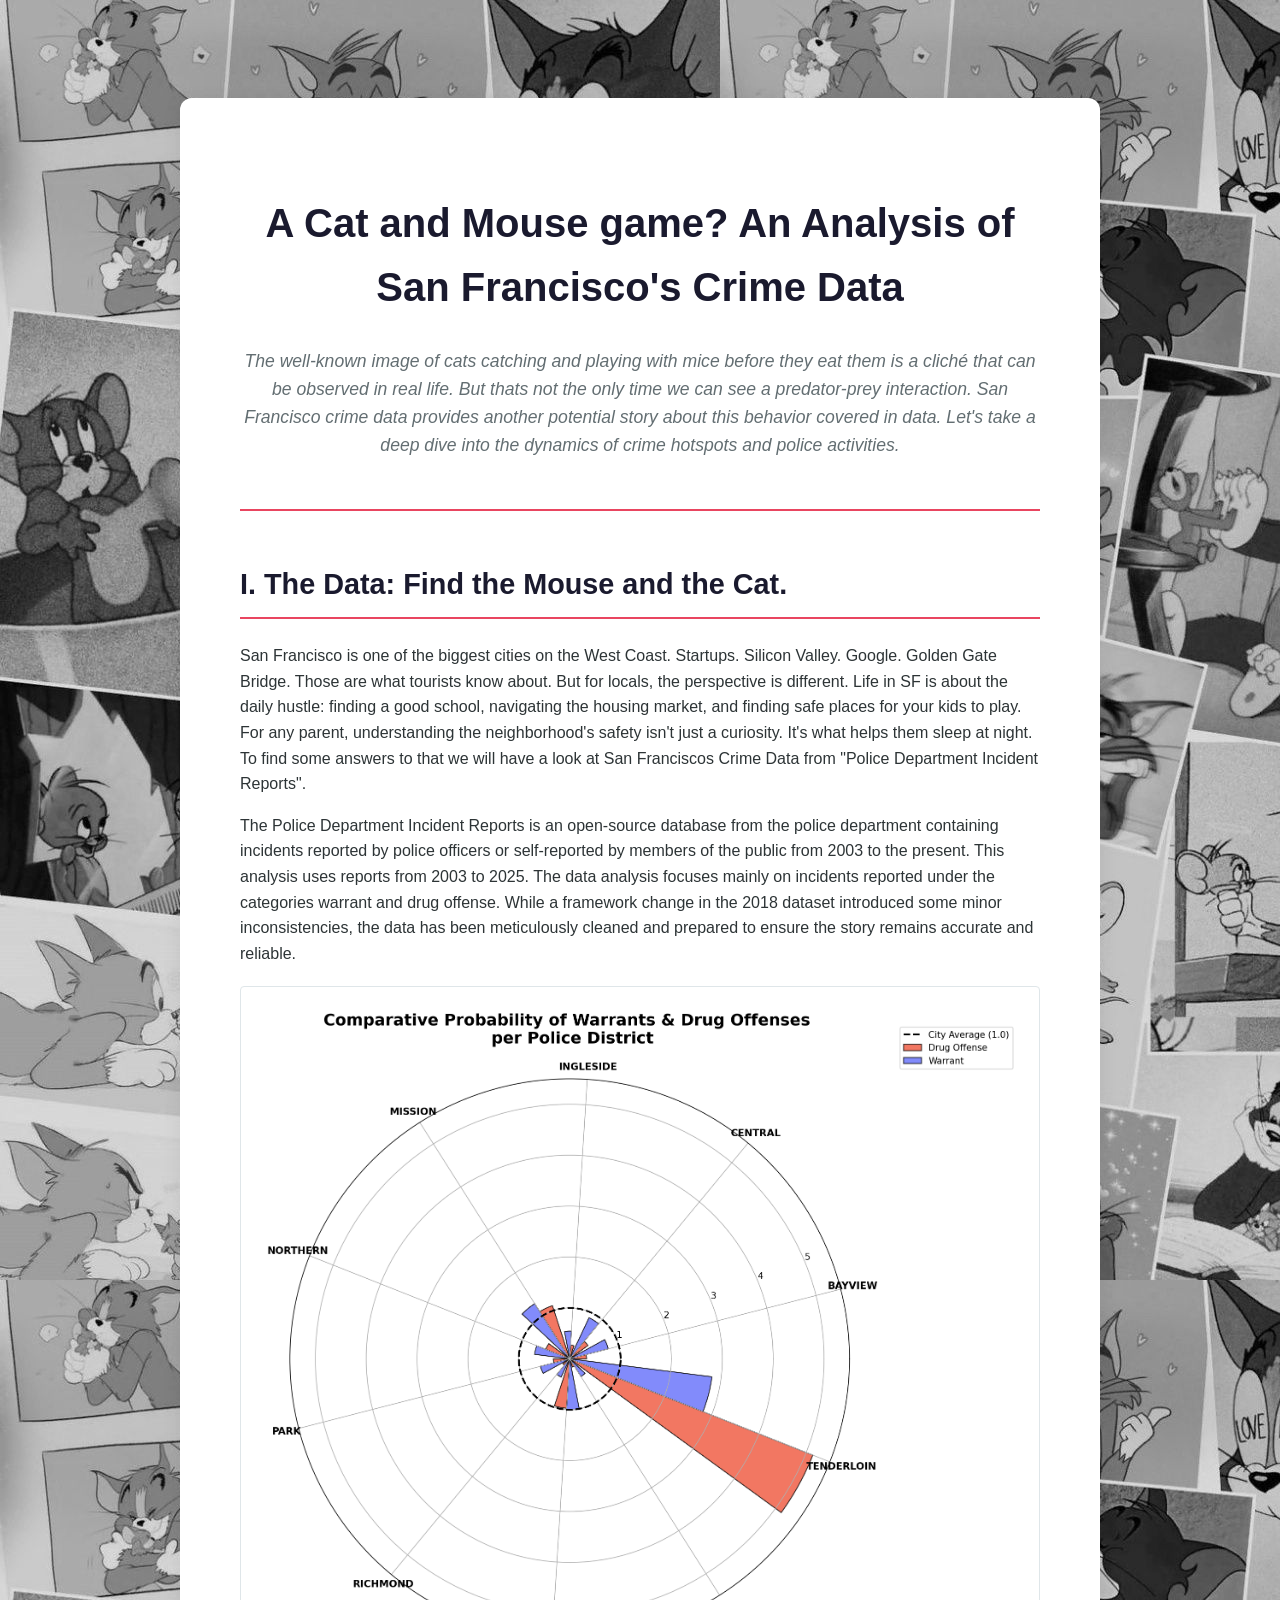
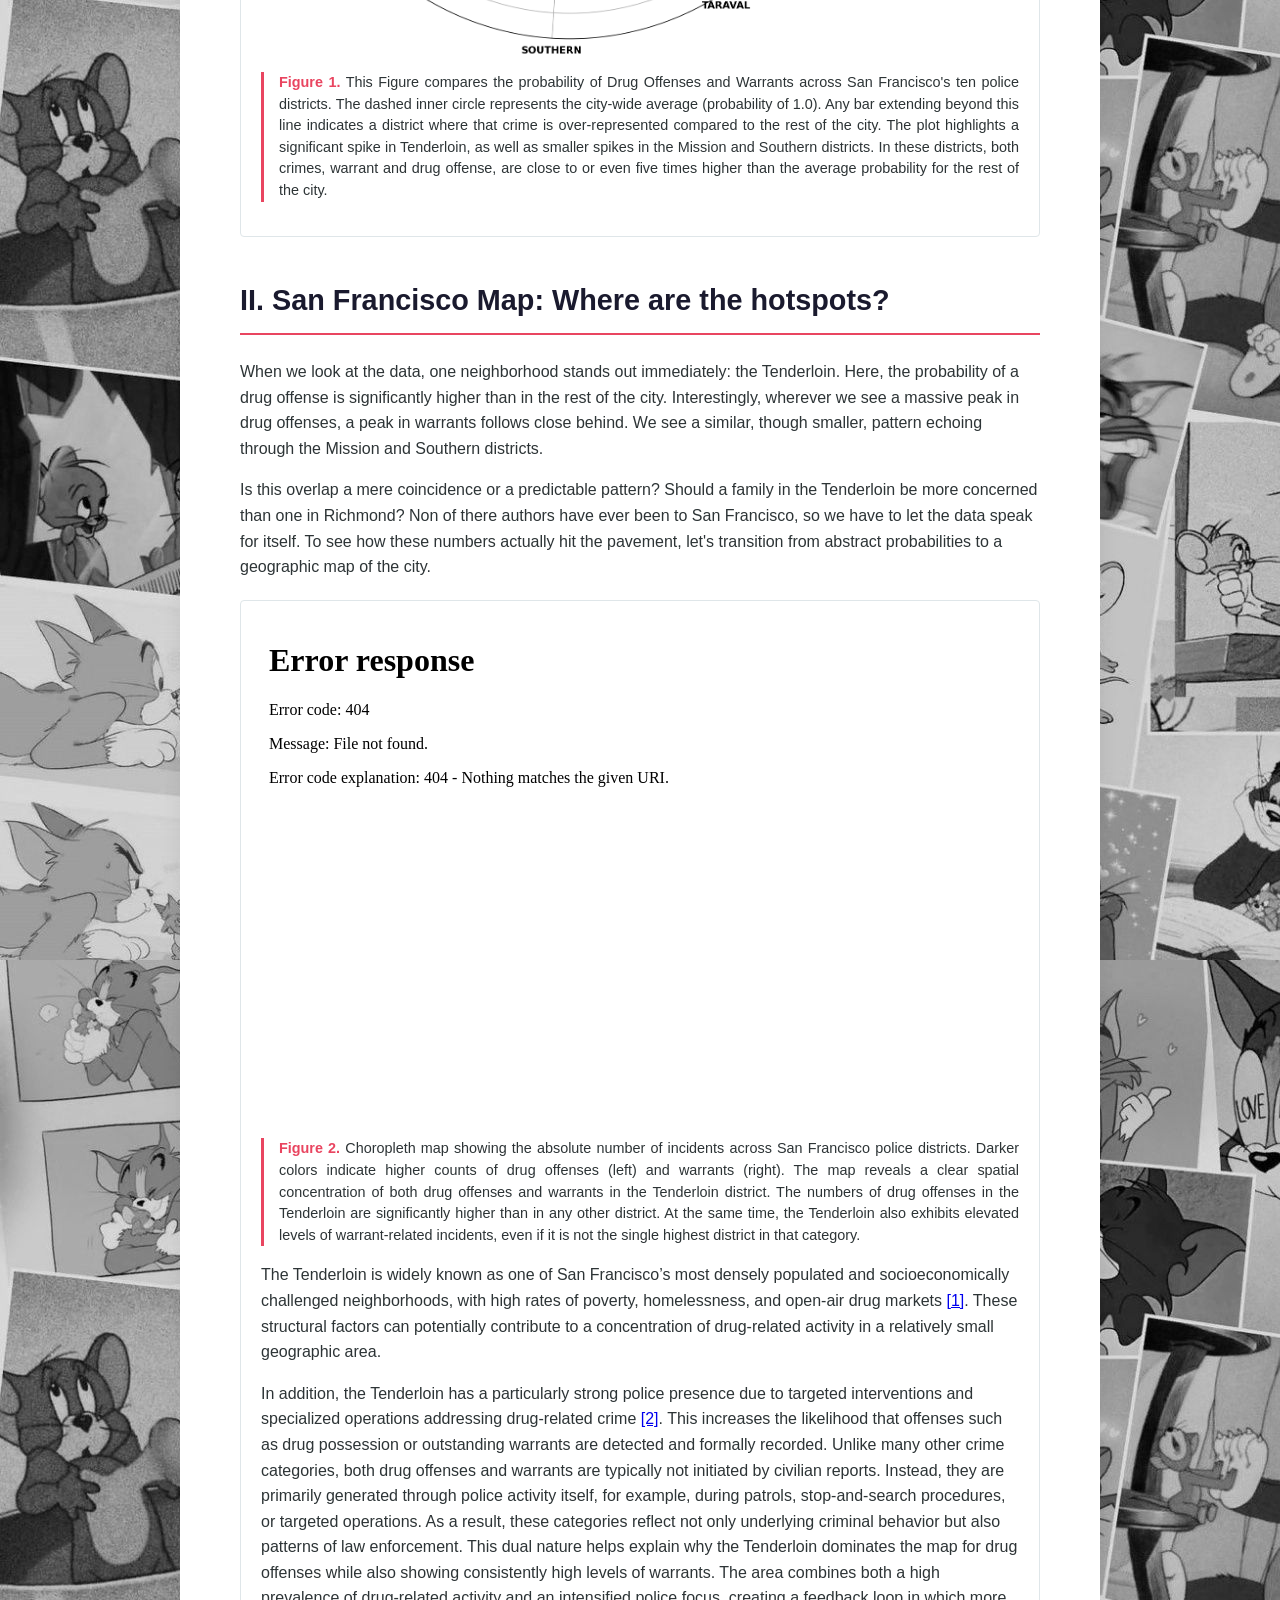
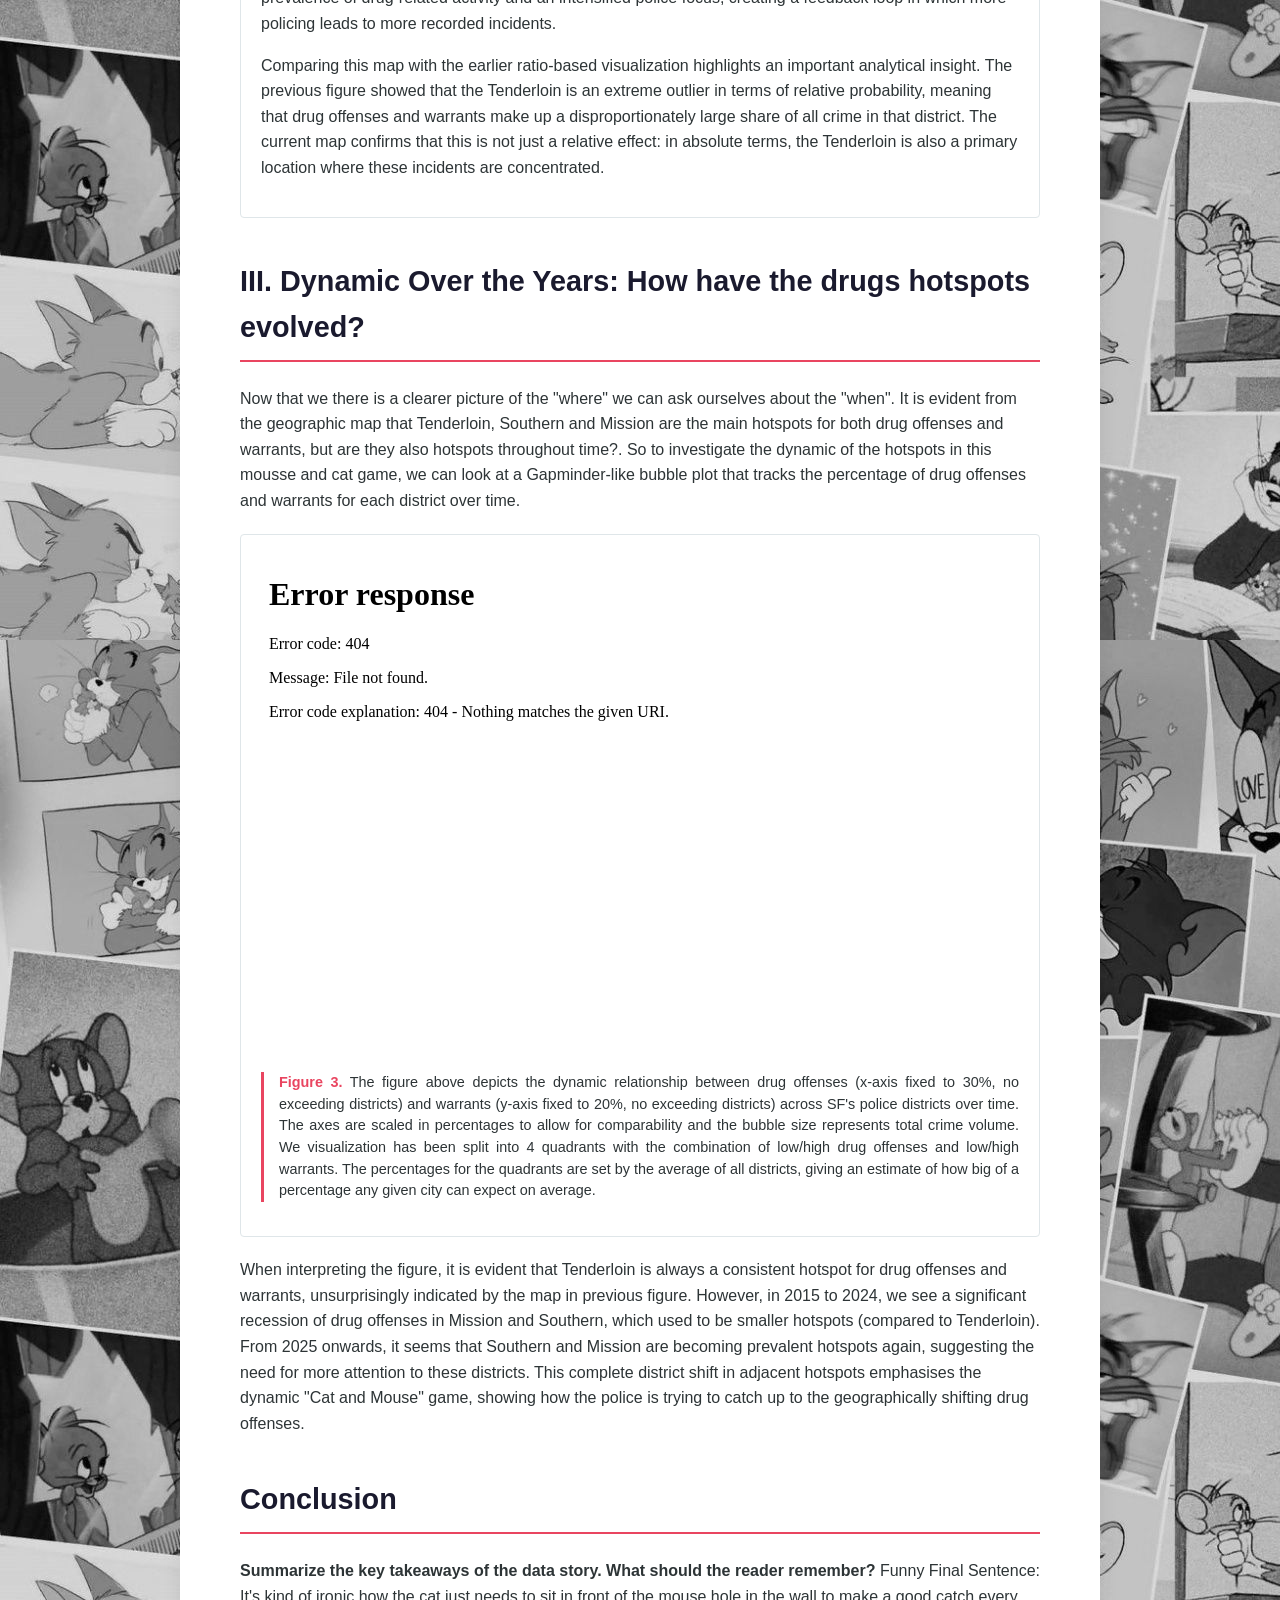
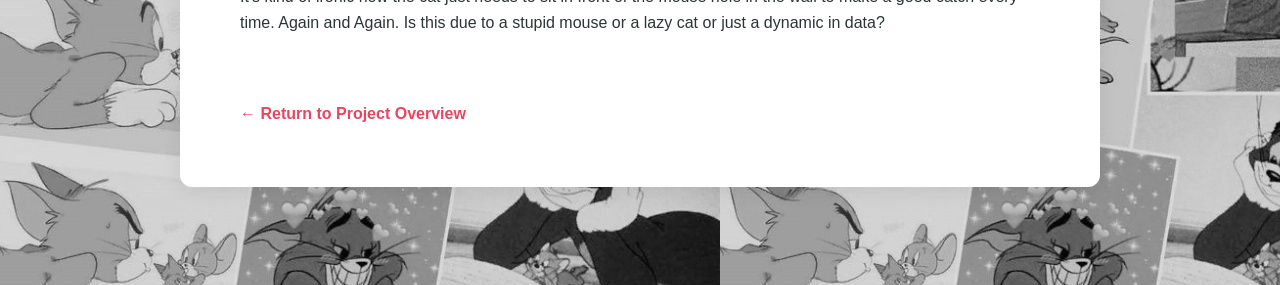
==== commit a56ce98d: "Part two: Move visualization; make figure caption longer; make interpretation text shorter" ====
--- a/data_story.html
+++ b/data_story.html
@@ -98,27 +98,25 @@
       <div class="figure-container">
         <div class="plot-container">
           <iframe
-            src="drug_warrant_comparison.html"
+            src="visualizations/drug_warrant_comparison.html"
             width="100%"
             height="500px"
             frameborder="0"
           ></iframe>
         </div>
         <p class="figure-caption">
-          <strong>Figure 2.</strong> Map of absolute number of incidents. Use the map to
-          explore crime clusters across different neighborhoods.
-        </p>
-
-        <p>
-          Moving from probability-based comparisons to absolute spatial distributions
-          reinforces — and sharpens — the pattern observed earlier. The map clearly
-          shows that the Tenderloin district stands out as the dominant hotspot for
-          drug offenses in San Francisco, with substantially higher counts than any
-          other district. At the same time, the Tenderloin also exhibits elevated
-          levels of warrant-related incidents, even if it is not the single highest
-          district in that category.
-
-          This alignment is not coincidental. The Tenderloin is widely known as one of
+            <strong>Figure 2.</strong> Choropleth map showing the absolute number of 
+            incidents across San Francisco police districts. Darker colors indicate 
+            higher counts of drug offenses (left) and warrants (right). The map reveals 
+            a clear spatial concentration of both drug offenses and warrants in the 
+            Tenderloin district. The numbers of drug offenses in the Tenderloin are 
+            significantly higher than in any other district. At the same time, the 
+            Tenderloin also exhibits elevated levels of warrant-related incidents, 
+            even if it is not the single highest district in that category.       
+        </p>
+
+        <p>
+          The Tenderloin is widely known as one of
           San Francisco’s most densely populated and socioeconomically challenged
           neighborhoods, with high rates of poverty, homelessness, and open-air drug
           markets <a href="https://www.aha.org/hav/case-study/tenderloin-health-improvement-partnership" target="_blank">[1]</a>.
@@ -154,15 +152,8 @@
           is an extreme outlier in terms of relative probability, meaning that drug
           offenses and warrants make up a disproportionately large share of all crime
           in that district. The current map confirms that this is not just a relative
-          effect: in absolute terms, the Tenderloin is also the primary location where
+          effect: in absolute terms, the Tenderloin is also a primary location where
           these incidents are concentrated.
-
-          Together, the two perspectives — relative and absolute — reveal a consistent
-          story. The Tenderloin is not only structurally distinct in its crime profile,
-          but also a central geographic hotspot. In the context of the “cat and mouse”
-          narrative, this suggests that the interaction between crime (the “mouse”)
-          and policing (the “cat”) is particularly intense and spatially concentrated
-          in this part of the city.
         </p>
       </div>
 
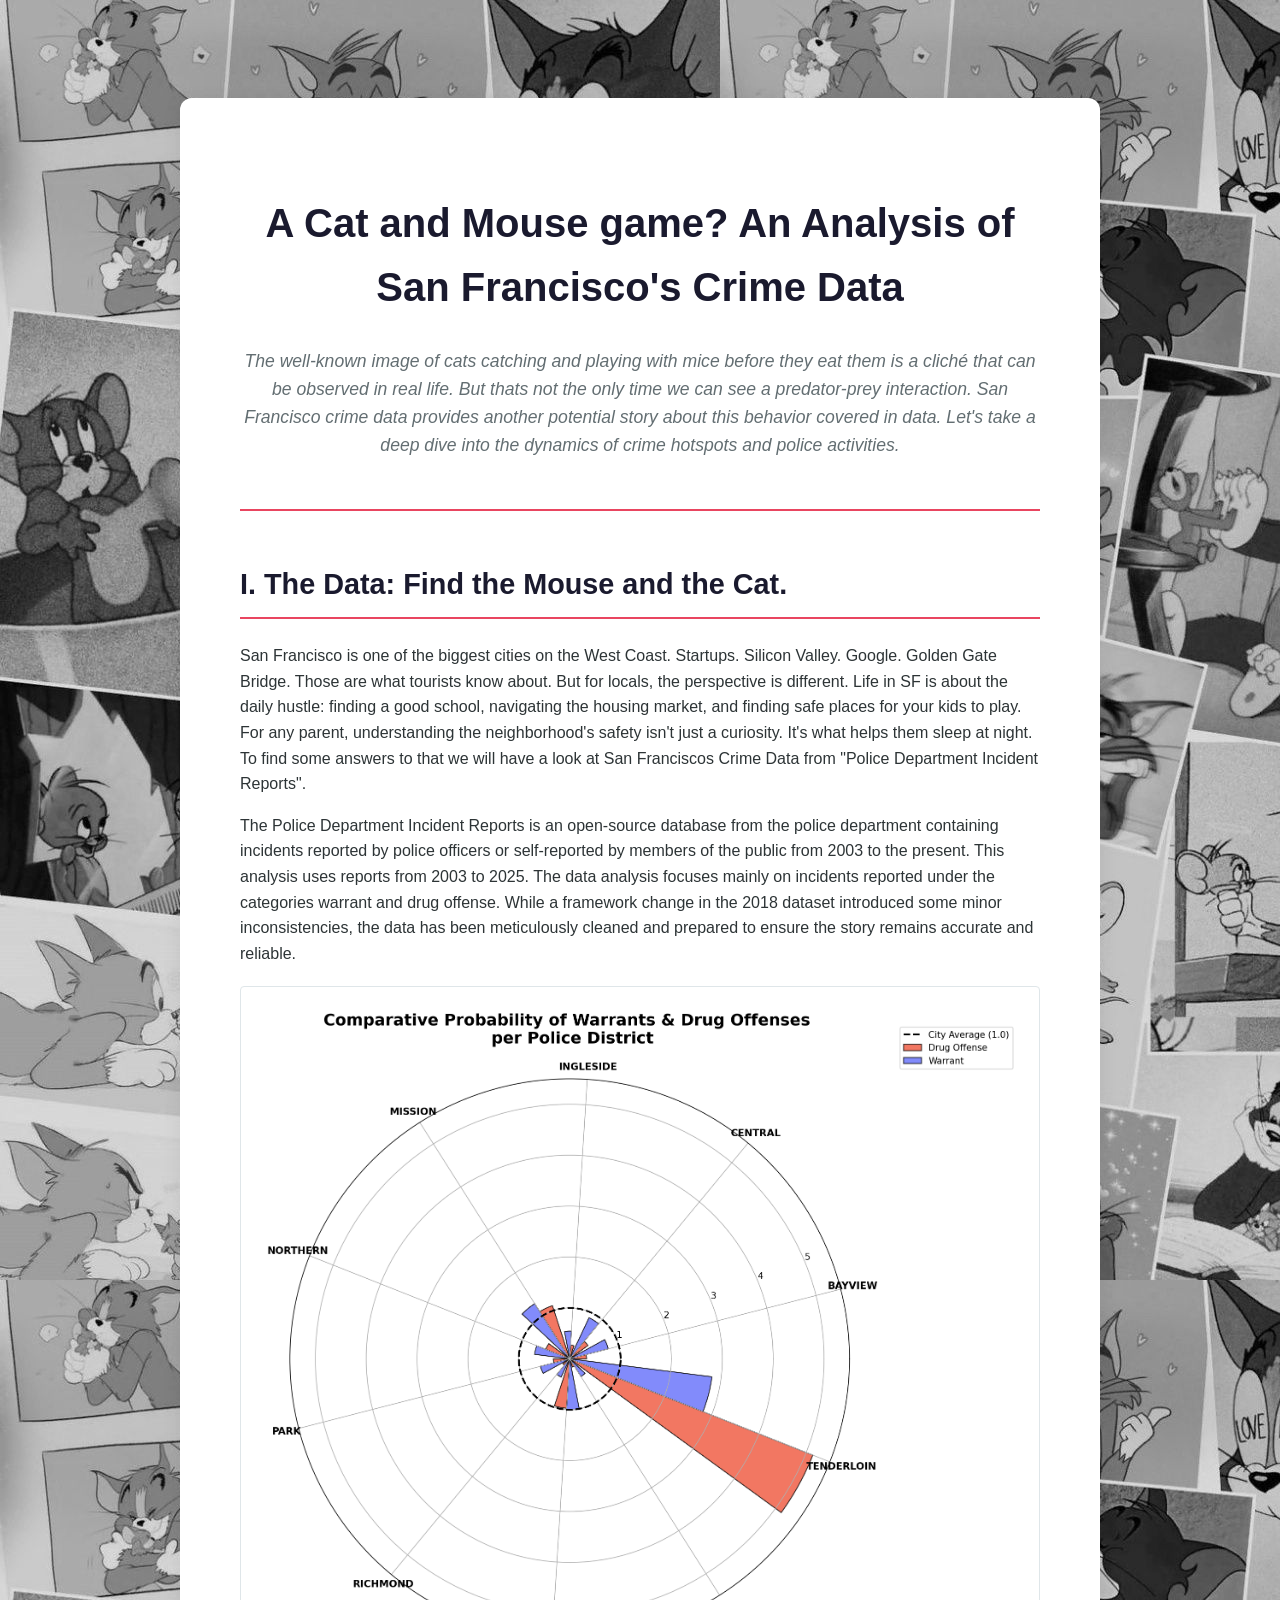
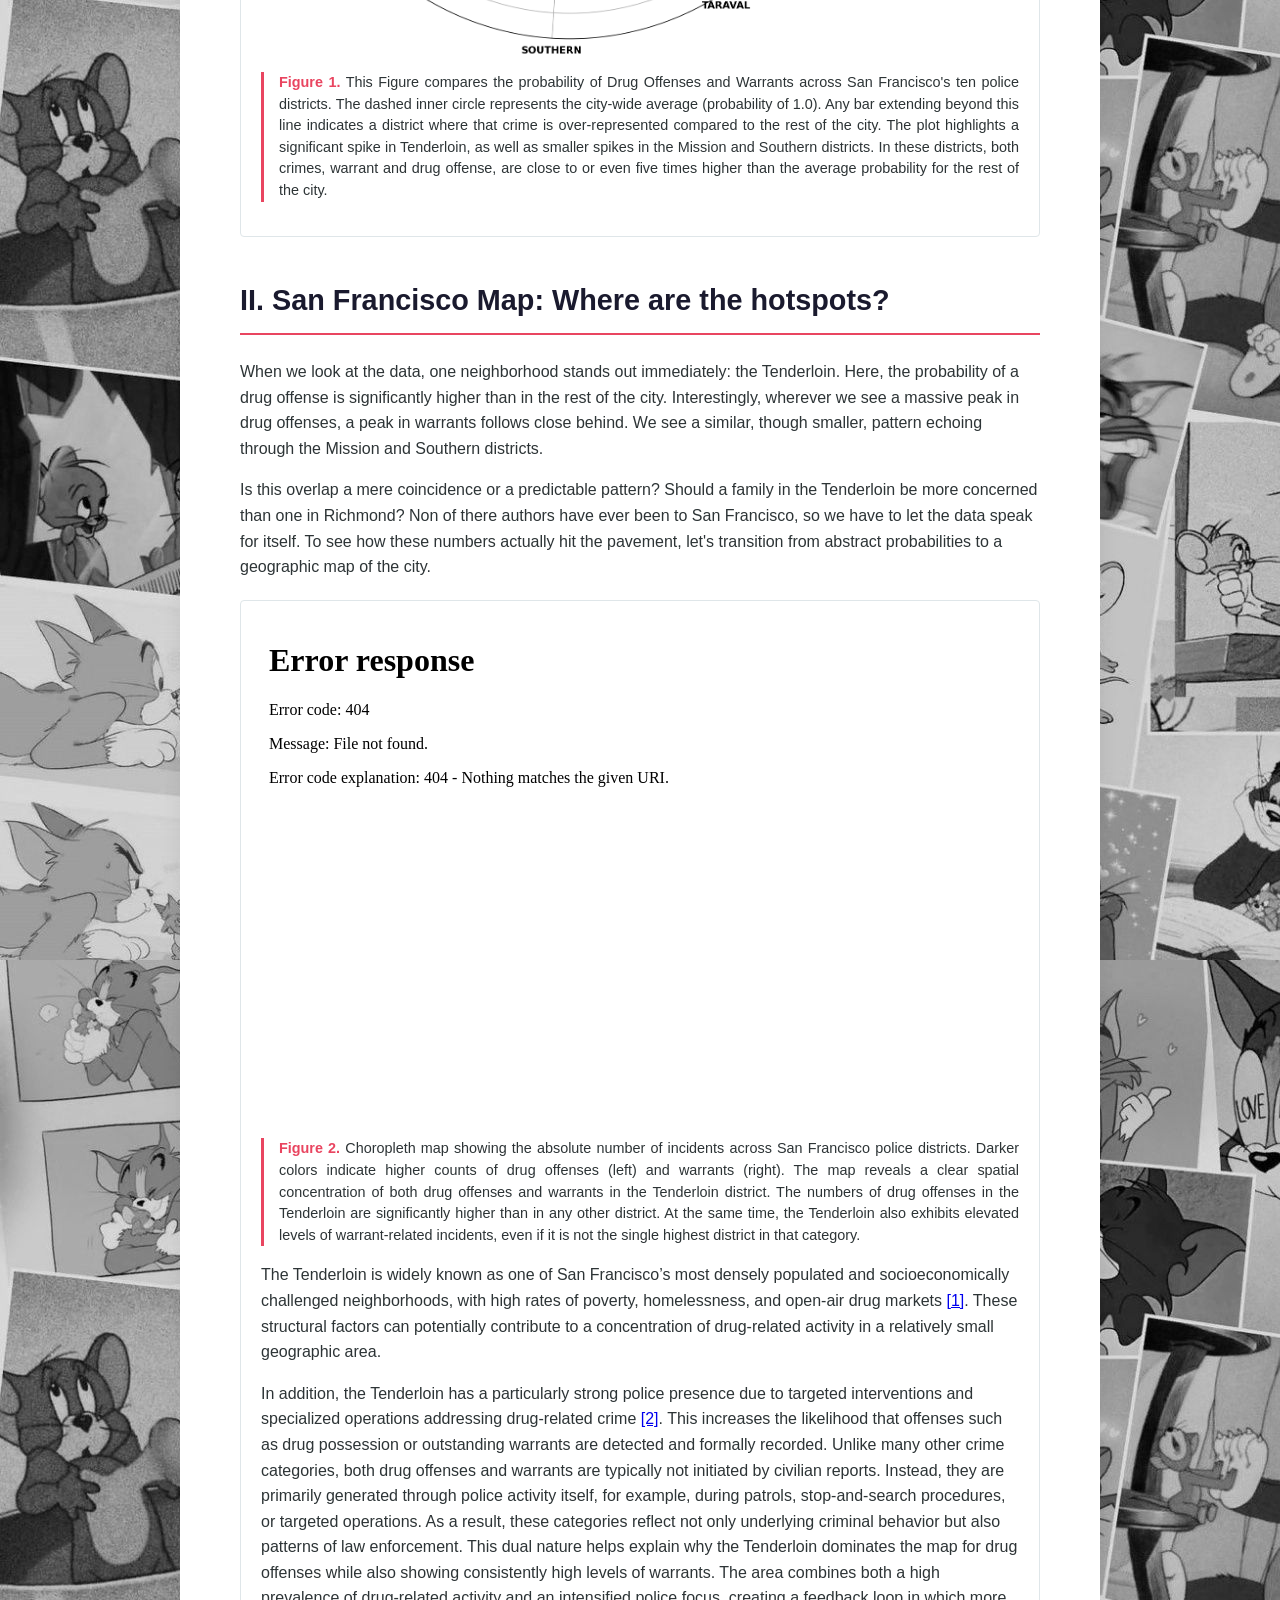
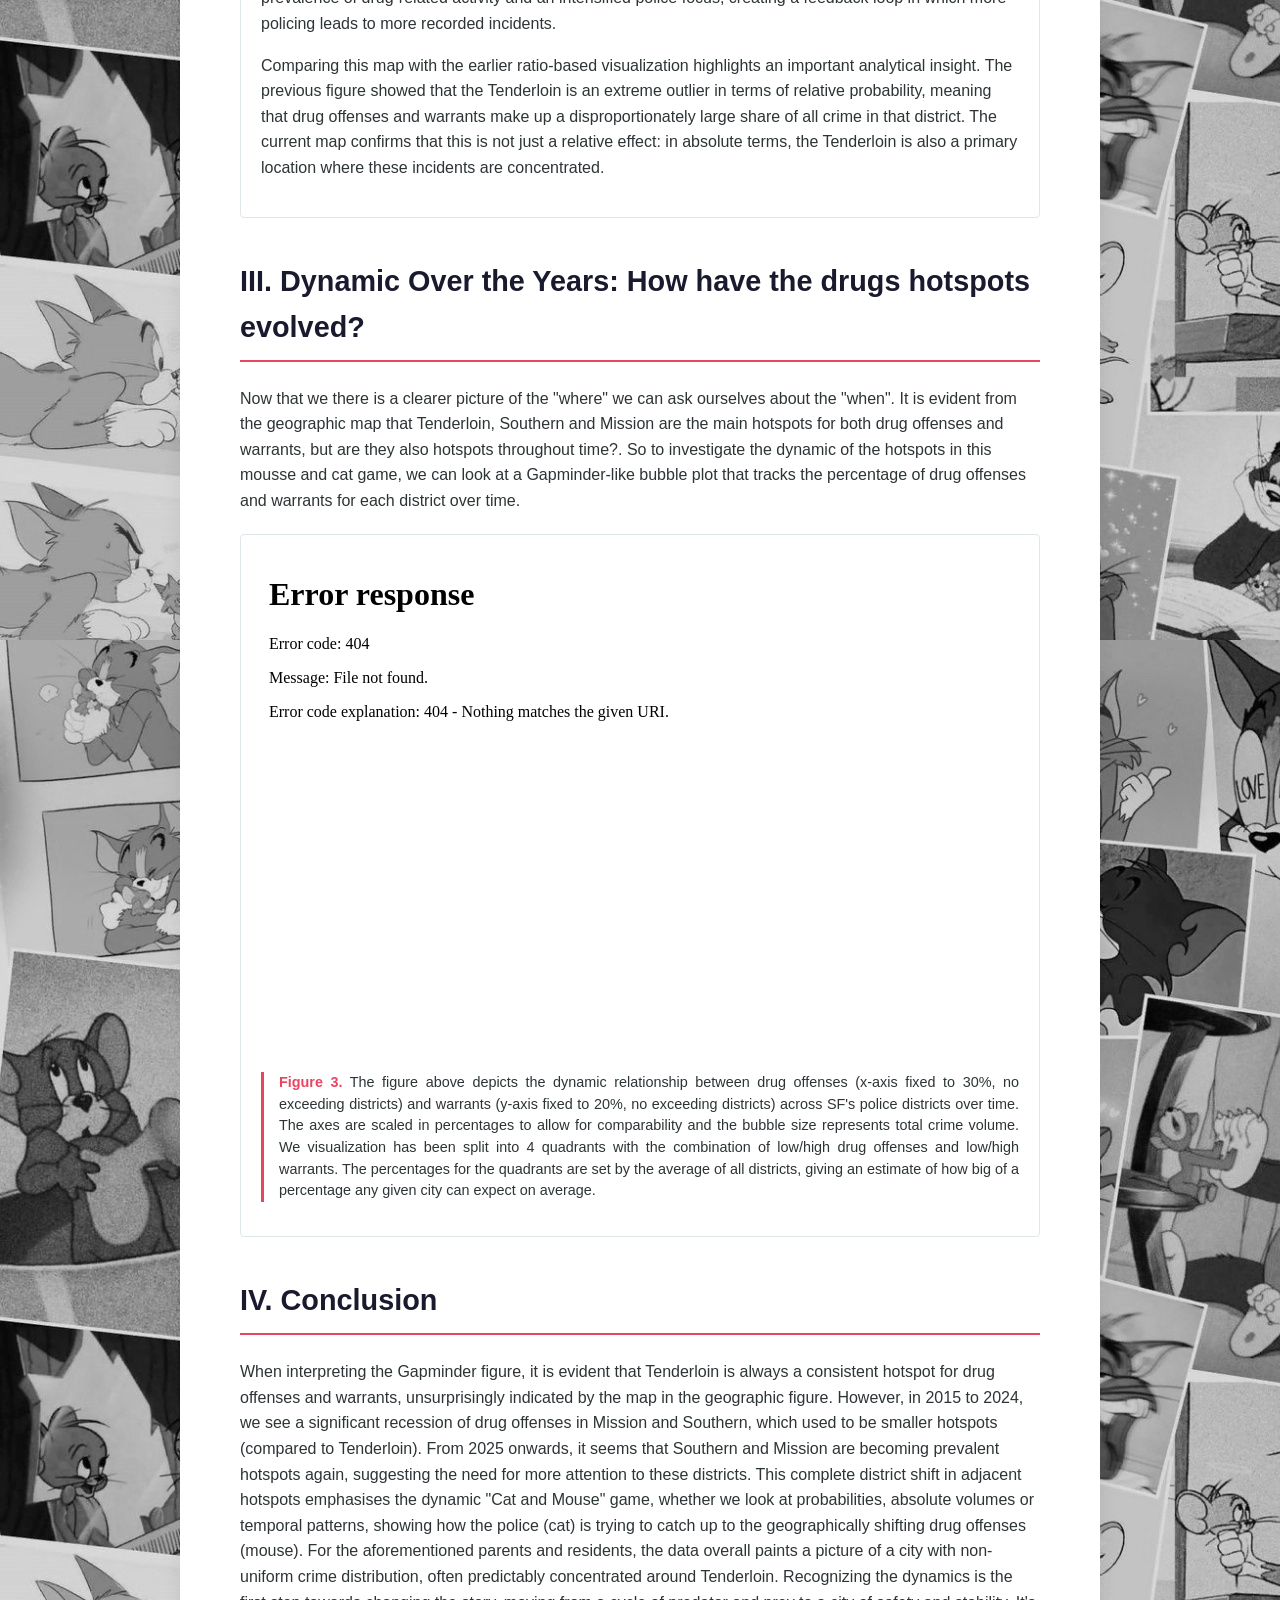
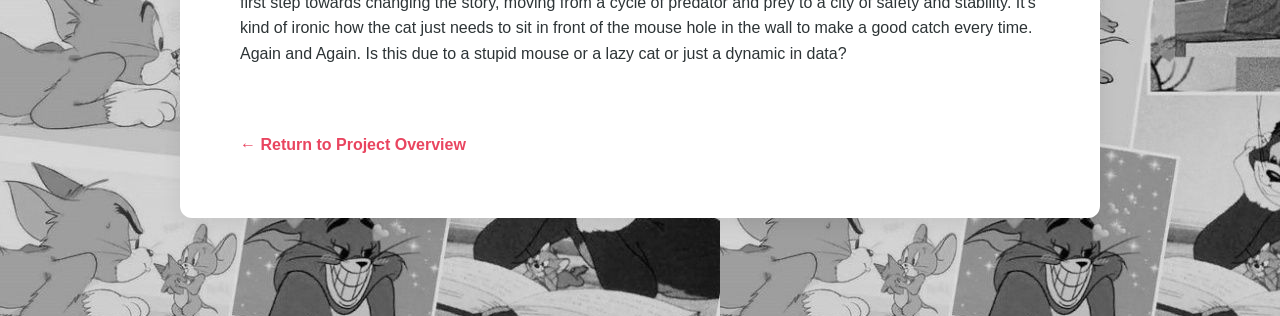
==== commit 1fe90867: "Add conclusion" ====
--- a/data_story.html
+++ b/data_story.html
@@ -212,21 +212,24 @@
         </p>
       </div>
 
-      <section>
-        When interpreting the figure, it is evident that Tenderloin is always a consistent hotspot for drug offenses and warrants, unsurprisingly indicated by the map in previous figure.
-        However, in 2015 to 2024, we see a significant recession of drug offenses in Mission and Southern, which used to be smaller hotspots (compared to Tenderloin).
-        From 2025 onwards, it seems that Southern and Mission are becoming prevalent hotspots again, suggesting the need for more attention to these districts.
-        This complete district shift in adjacent hotspots emphasises the dynamic "Cat and Mouse" game, showing how the police is trying to catch up to the geographically shifting drug offenses.
-      </section>
-
-      <section>
-        <h2>Conclusion</h2>
-        <p>
-          <strong>
+
+      <section>
+        <h2>IV. Conclusion</h2>
+        <p>
+          When interpreting the Gapminder figure, it is evident that Tenderloin is always a consistent hotspot for drug offenses and warrants, unsurprisingly indicated by the map in the geographic figure.
+          However, in 2015 to 2024, we see a significant recession of drug offenses in Mission and Southern, which used to be smaller hotspots (compared to Tenderloin).
+          From 2025 onwards, it seems that Southern and Mission are becoming prevalent hotspots again, suggesting the need for more attention to these districts.
+          This complete district shift in adjacent hotspots emphasises the dynamic "Cat and Mouse" game, whether we look at probabilities, absolute volumes or temporal patterns,
+          showing how the police (cat) is trying to catch up to the geographically shifting drug offenses (mouse).
+
+          For the aforementioned parents and residents, the data overall paints a picture of a city with 
+          non-uniform crime distribution, often predictably concentrated around Tenderloin. Recognizing the dynamics
+          is the first step towards changing the story, moving from a cycle of predator and prey to a city of safety and stability.
+          <!-- <strong>
             Summarize the key takeaways of the data story. What should the
             reader remember?
-          </strong>
-          Funny Final Sentence: It's kind of ironic how the cat just needs to
+          </strong> -->
+          It's kind of ironic how the cat just needs to
           sit in front of the mouse hole in the wall to make a good catch every
           time. Again and Again. Is this due to a stupid mouse or a lazy cat or
           just a dynamic in data?
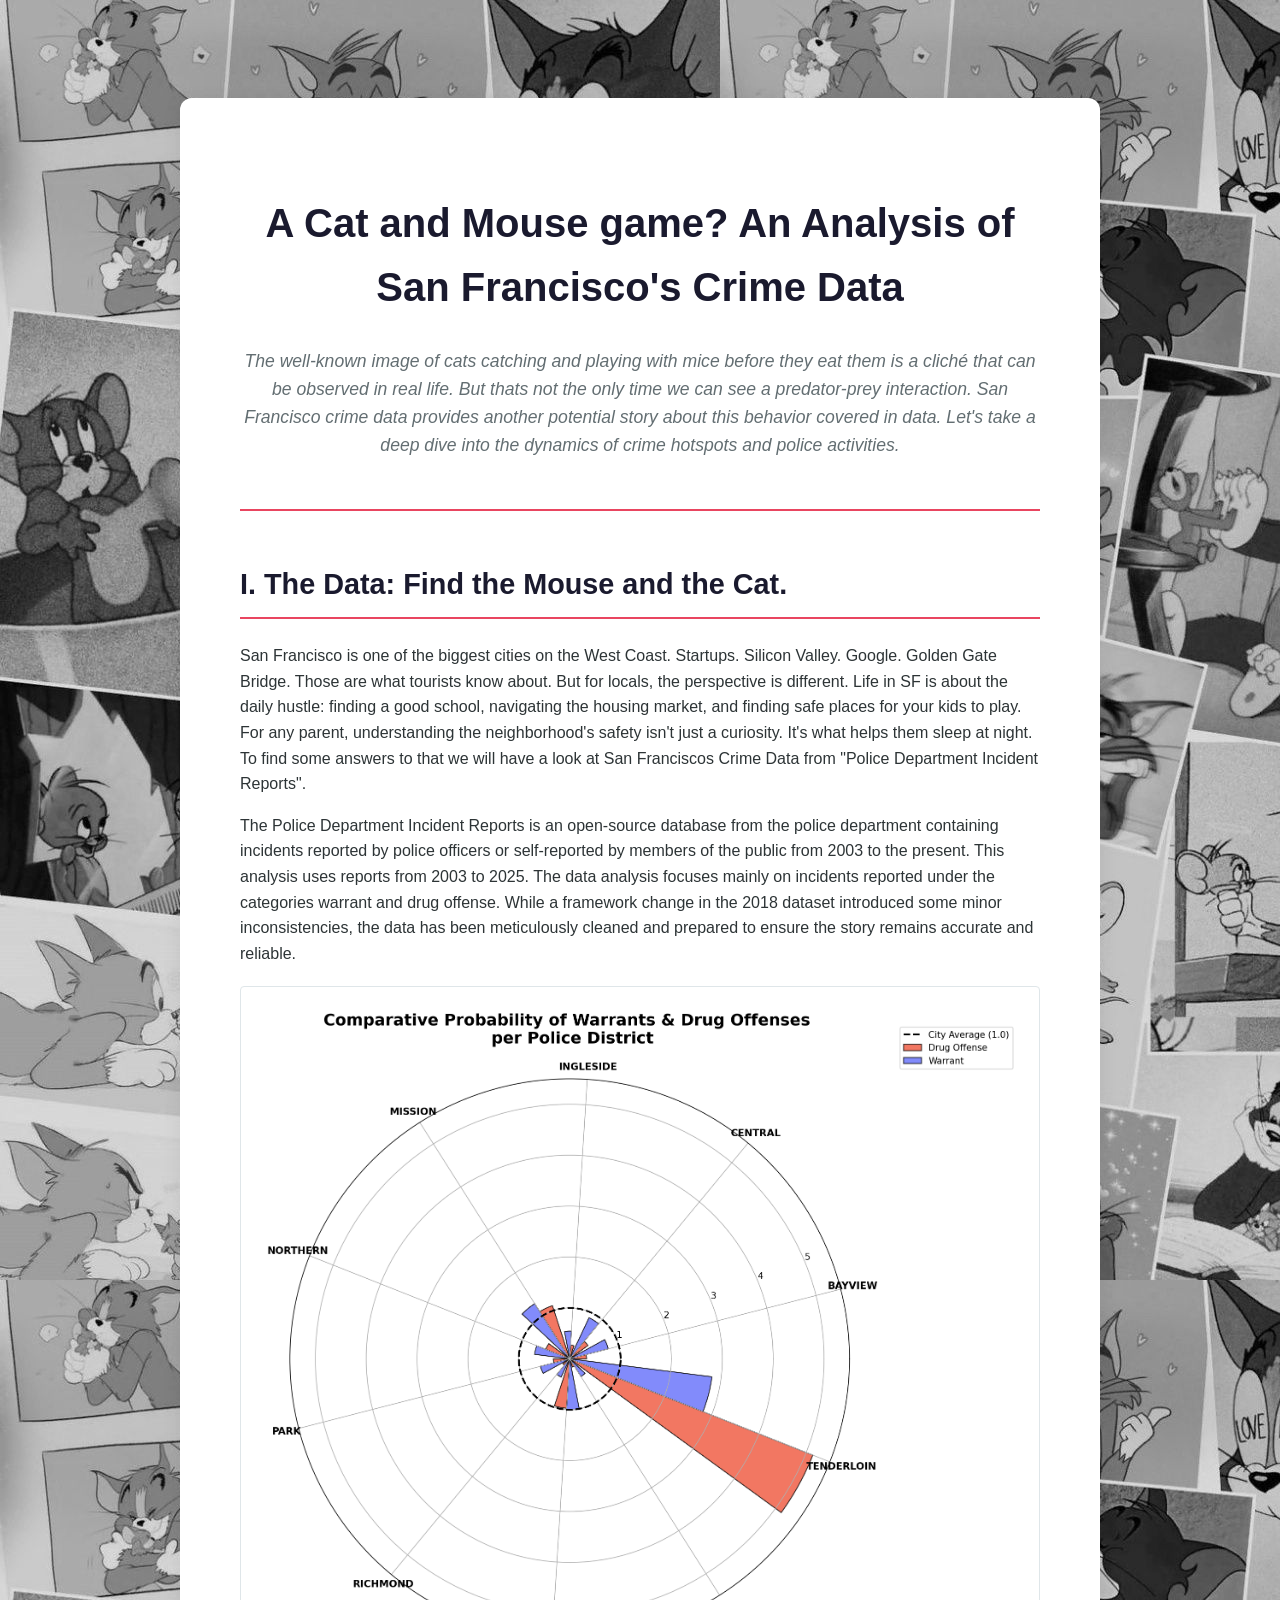
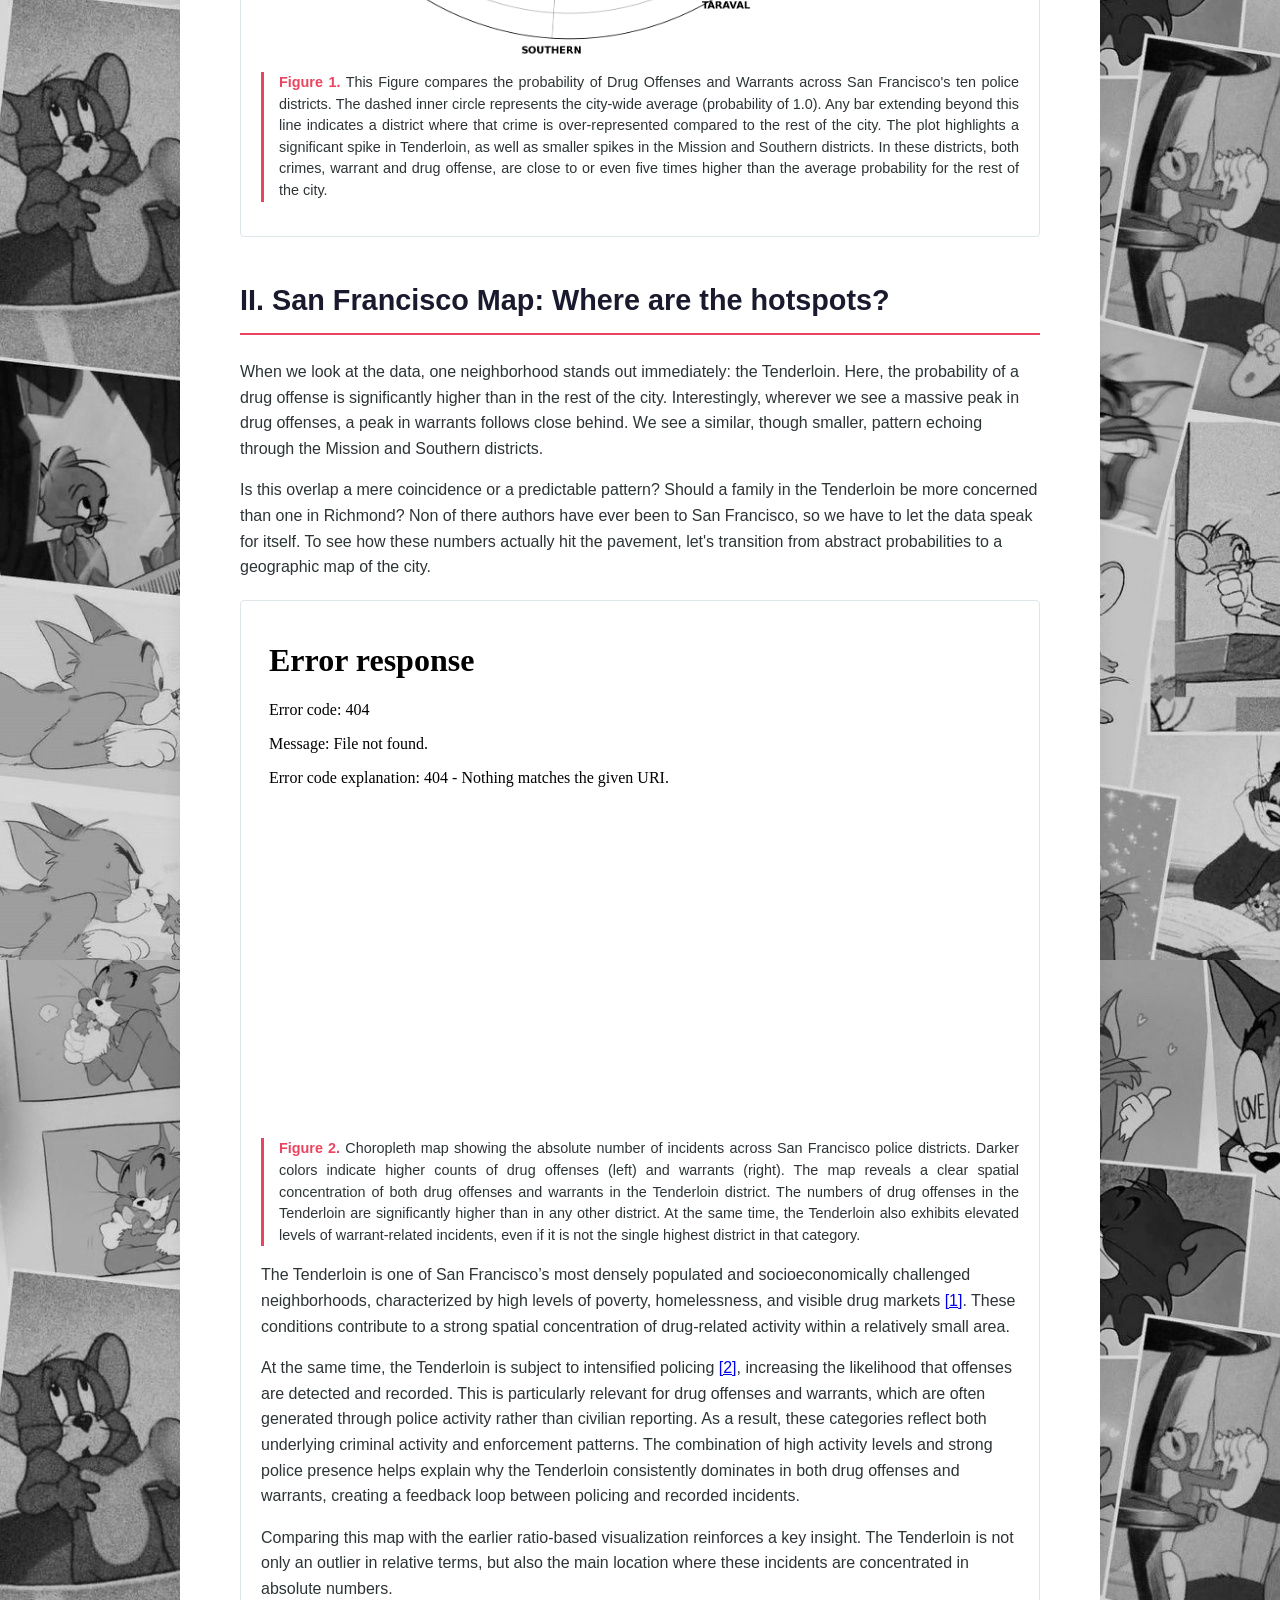
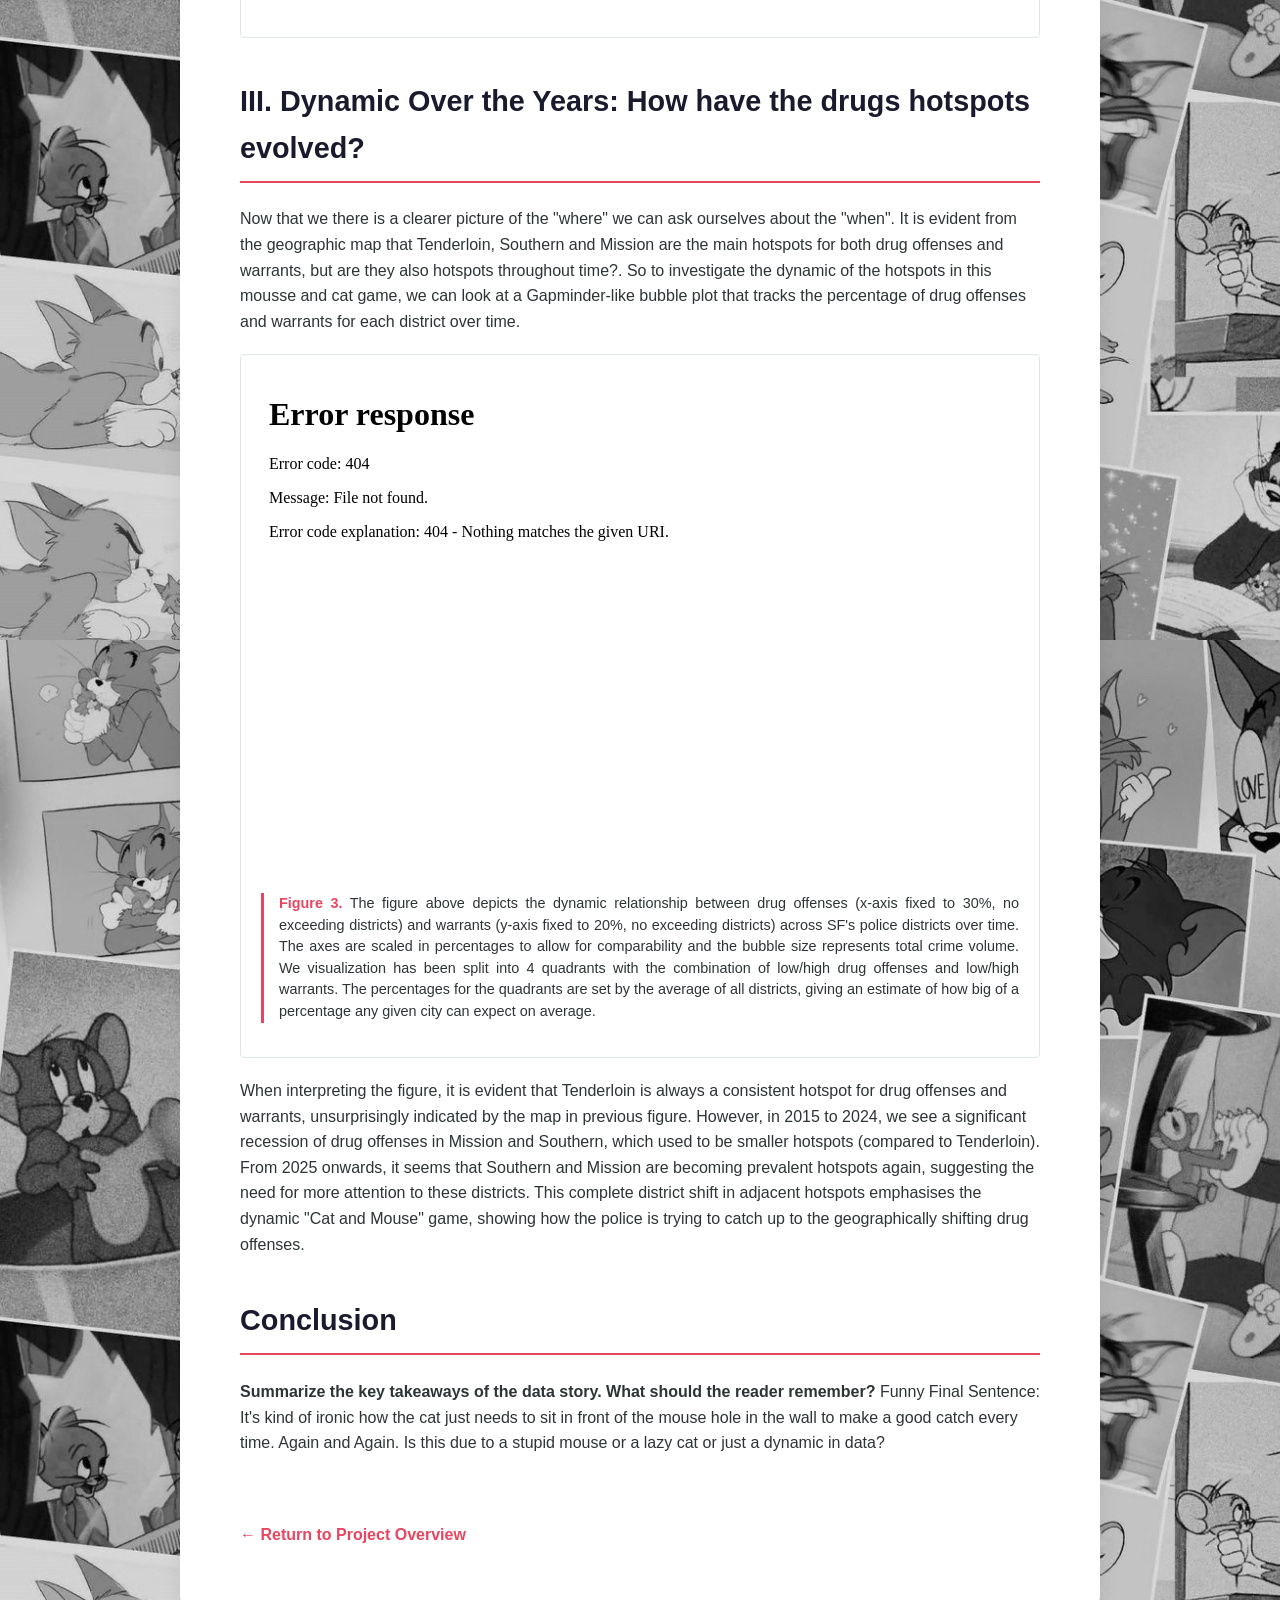
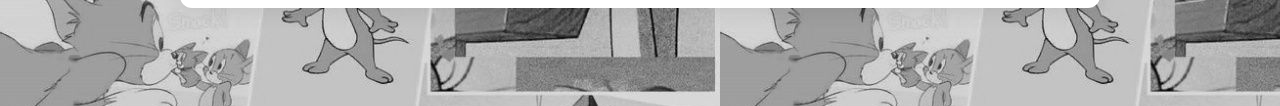
==== commit 5afc5822: "Part two: made interpretation text even shorter" ====
--- a/data_story.html
+++ b/data_story.html
@@ -116,44 +116,30 @@
         </p>
 
         <p>
-          The Tenderloin is widely known as one of
-          San Francisco’s most densely populated and socioeconomically challenged
-          neighborhoods, with high rates of poverty, homelessness, and open-air drug
-          markets <a href="https://www.aha.org/hav/case-study/tenderloin-health-improvement-partnership" target="_blank">[1]</a>.
-          
-          These structural factors can potentially contribute to a concentration of drug-related
-          activity in a relatively small geographic area.
-        </p>
-
-        <p>
-          In addition, the Tenderloin has a particularly strong police presence due to
-          targeted interventions and specialized operations addressing drug-related
-          crime <a href="https://www.sfchronicle.com/crime/article/police-staff-districts-sf-19871314.php" target="_blank">[2]</a>.
-          This increases the likelihood that offenses such as drug possession or
-          outstanding warrants are detected and formally recorded.
-
-          Unlike many other crime categories, both drug offenses and warrants are
-          typically not initiated by civilian reports. Instead, they are primarily
-          generated through police activity itself, for example, during patrols,
-          stop-and-search procedures, or targeted operations.
-          As a result, these categories reflect not only underlying criminal behavior
-          but also patterns of law enforcement.
-
-          This dual nature helps explain why the Tenderloin dominates the map for drug
-          offenses while also showing consistently high levels of warrants. The area
-          combines both a high prevalence of drug-related activity and an intensified
-          police focus, creating a feedback loop in which more policing leads to more
-          recorded incidents.
-        </p>
-
-        <p>
-          Comparing this map with the earlier ratio-based visualization highlights an
-          important analytical insight. The previous figure showed that the Tenderloin
-          is an extreme outlier in terms of relative probability, meaning that drug
-          offenses and warrants make up a disproportionately large share of all crime
-          in that district. The current map confirms that this is not just a relative
-          effect: in absolute terms, the Tenderloin is also a primary location where
-          these incidents are concentrated.
+          The Tenderloin is one of San Francisco’s most densely populated and 
+          socioeconomically challenged neighborhoods, characterized by high levels of 
+          poverty, homelessness, and visible drug markets <a href="https://www.aha.org/hav/case-study/tenderloin-health-improvement-partnership" target="_blank">[1]</a>. 
+          These conditions contribute to a strong spatial concentration of drug-related 
+          activity within a relatively small area.
+        </p>
+
+        <p>
+          At the same time, the Tenderloin is subject to intensified policing <a href="https://www.sfchronicle.com/crime/article/police-staff-districts-sf-19871314.php" target="_blank">[2]</a>, increasing the likelihood that offenses are detected and recorded. 
+          This is particularly relevant for drug offenses and warrants, which are often 
+          generated through police activity rather than civilian reporting.
+
+          As a result, these categories reflect both underlying criminal activity and 
+          enforcement patterns. 
+          The combination of high activity levels and strong police presence helps explain 
+          why the Tenderloin consistently dominates in both drug offenses and warrants, 
+          creating a feedback loop between policing and recorded incidents.
+        </p>
+
+        <p>
+          Comparing this map with the earlier ratio-based visualization reinforces a key 
+          insight. 
+          The Tenderloin is not only an outlier in relative terms, but also the main 
+          location where these incidents are concentrated in absolute numbers.
         </p>
       </div>
 
@@ -212,24 +198,21 @@
         </p>
       </div>
 
-
-      <section>
-        <h2>IV. Conclusion</h2>
-        <p>
-          When interpreting the Gapminder figure, it is evident that Tenderloin is always a consistent hotspot for drug offenses and warrants, unsurprisingly indicated by the map in the geographic figure.
-          However, in 2015 to 2024, we see a significant recession of drug offenses in Mission and Southern, which used to be smaller hotspots (compared to Tenderloin).
-          From 2025 onwards, it seems that Southern and Mission are becoming prevalent hotspots again, suggesting the need for more attention to these districts.
-          This complete district shift in adjacent hotspots emphasises the dynamic "Cat and Mouse" game, whether we look at probabilities, absolute volumes or temporal patterns,
-          showing how the police (cat) is trying to catch up to the geographically shifting drug offenses (mouse).
-
-          For the aforementioned parents and residents, the data overall paints a picture of a city with 
-          non-uniform crime distribution, often predictably concentrated around Tenderloin. Recognizing the dynamics
-          is the first step towards changing the story, moving from a cycle of predator and prey to a city of safety and stability.
-          <!-- <strong>
+      <section>
+        When interpreting the figure, it is evident that Tenderloin is always a consistent hotspot for drug offenses and warrants, unsurprisingly indicated by the map in previous figure.
+        However, in 2015 to 2024, we see a significant recession of drug offenses in Mission and Southern, which used to be smaller hotspots (compared to Tenderloin).
+        From 2025 onwards, it seems that Southern and Mission are becoming prevalent hotspots again, suggesting the need for more attention to these districts.
+        This complete district shift in adjacent hotspots emphasises the dynamic "Cat and Mouse" game, showing how the police is trying to catch up to the geographically shifting drug offenses.
+      </section>
+
+      <section>
+        <h2>Conclusion</h2>
+        <p>
+          <strong>
             Summarize the key takeaways of the data story. What should the
             reader remember?
-          </strong> -->
-          It's kind of ironic how the cat just needs to
+          </strong>
+          Funny Final Sentence: It's kind of ironic how the cat just needs to
           sit in front of the mouse hole in the wall to make a good catch every
           time. Again and Again. Is this due to a stupid mouse or a lazy cat or
           just a dynamic in data?
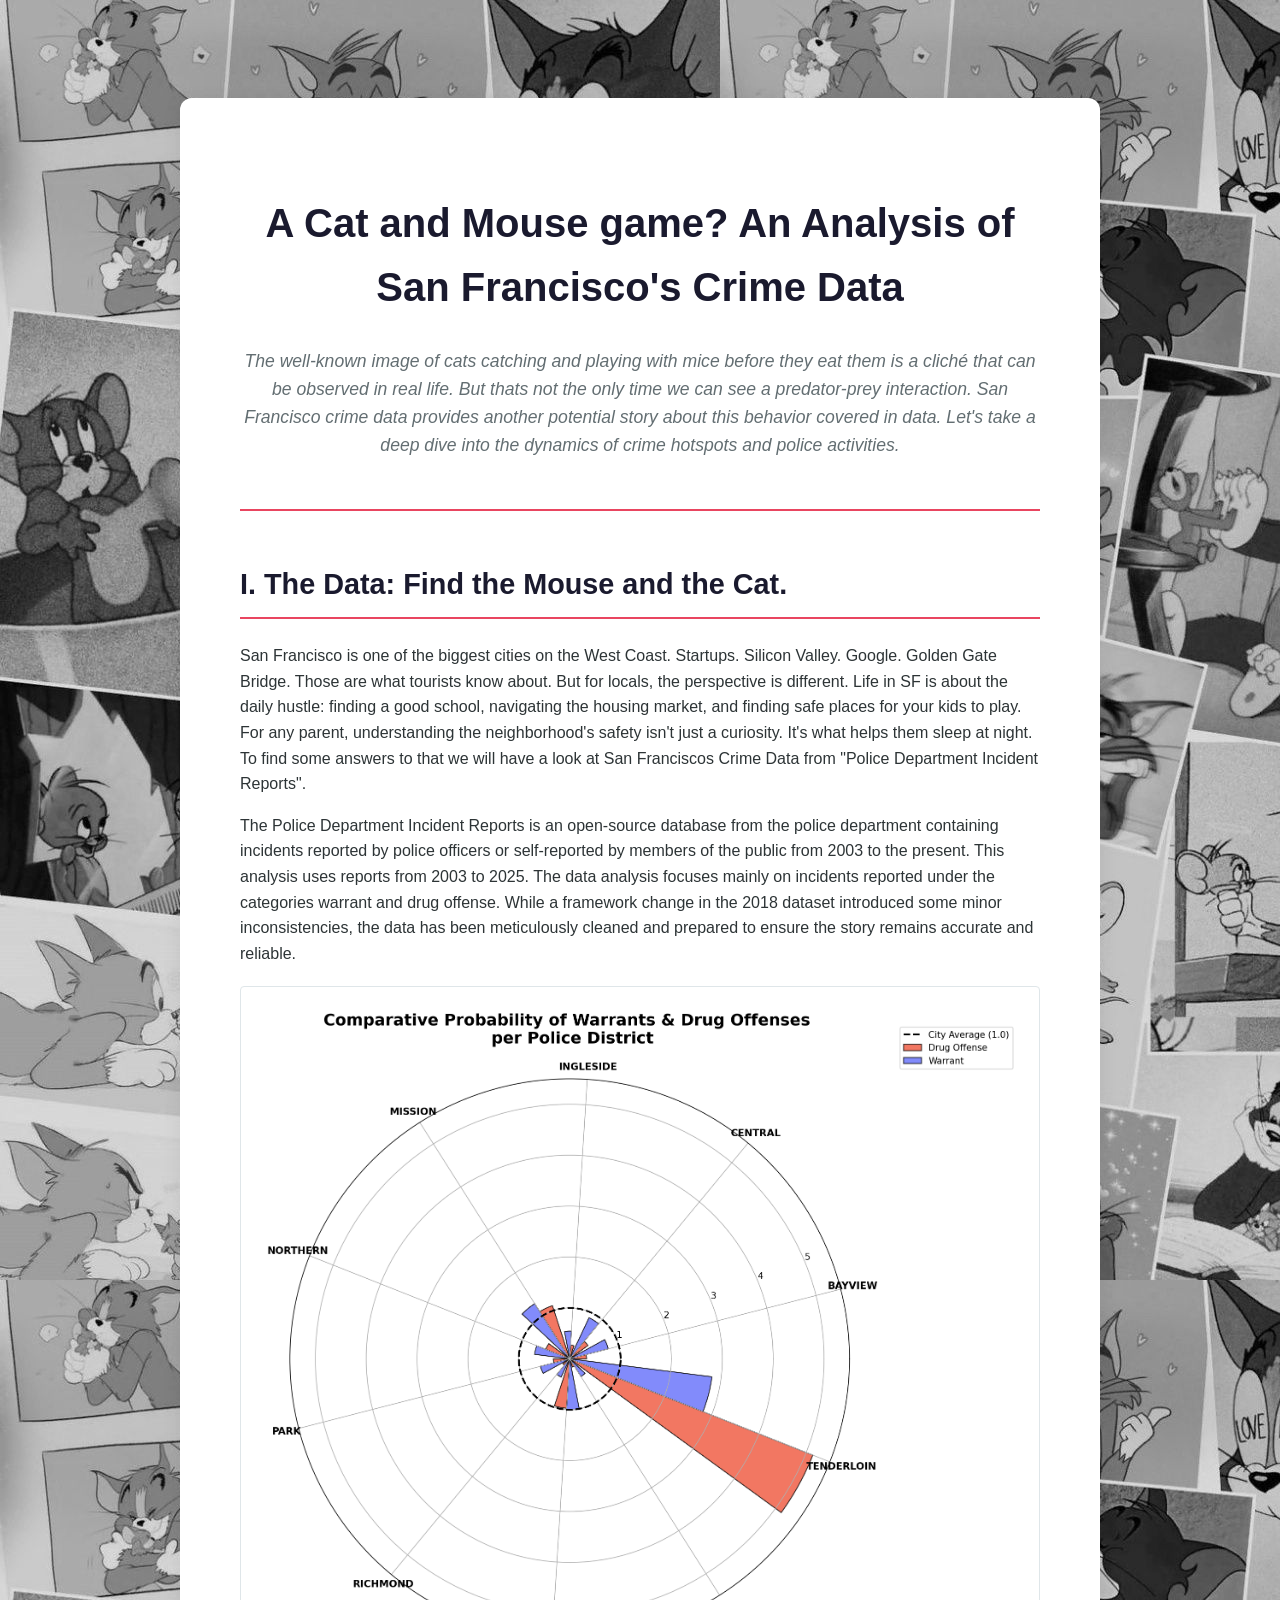
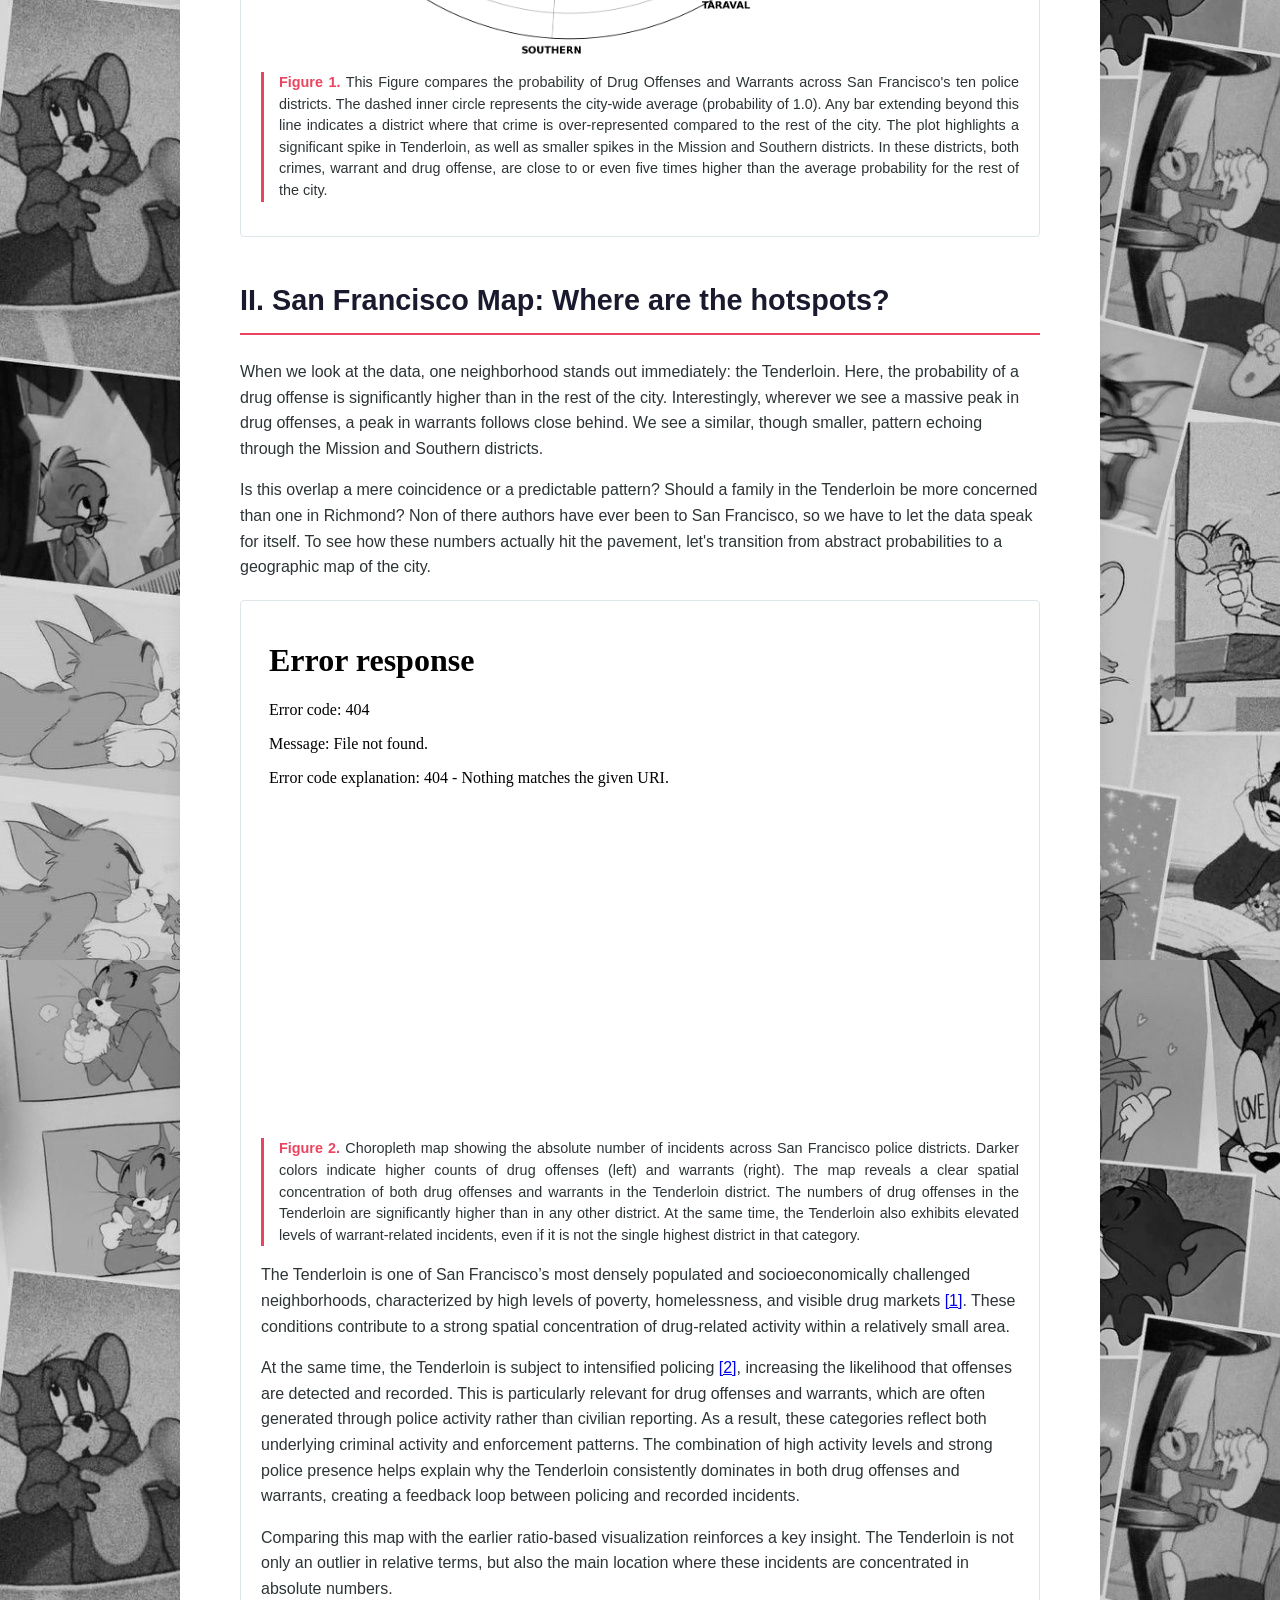
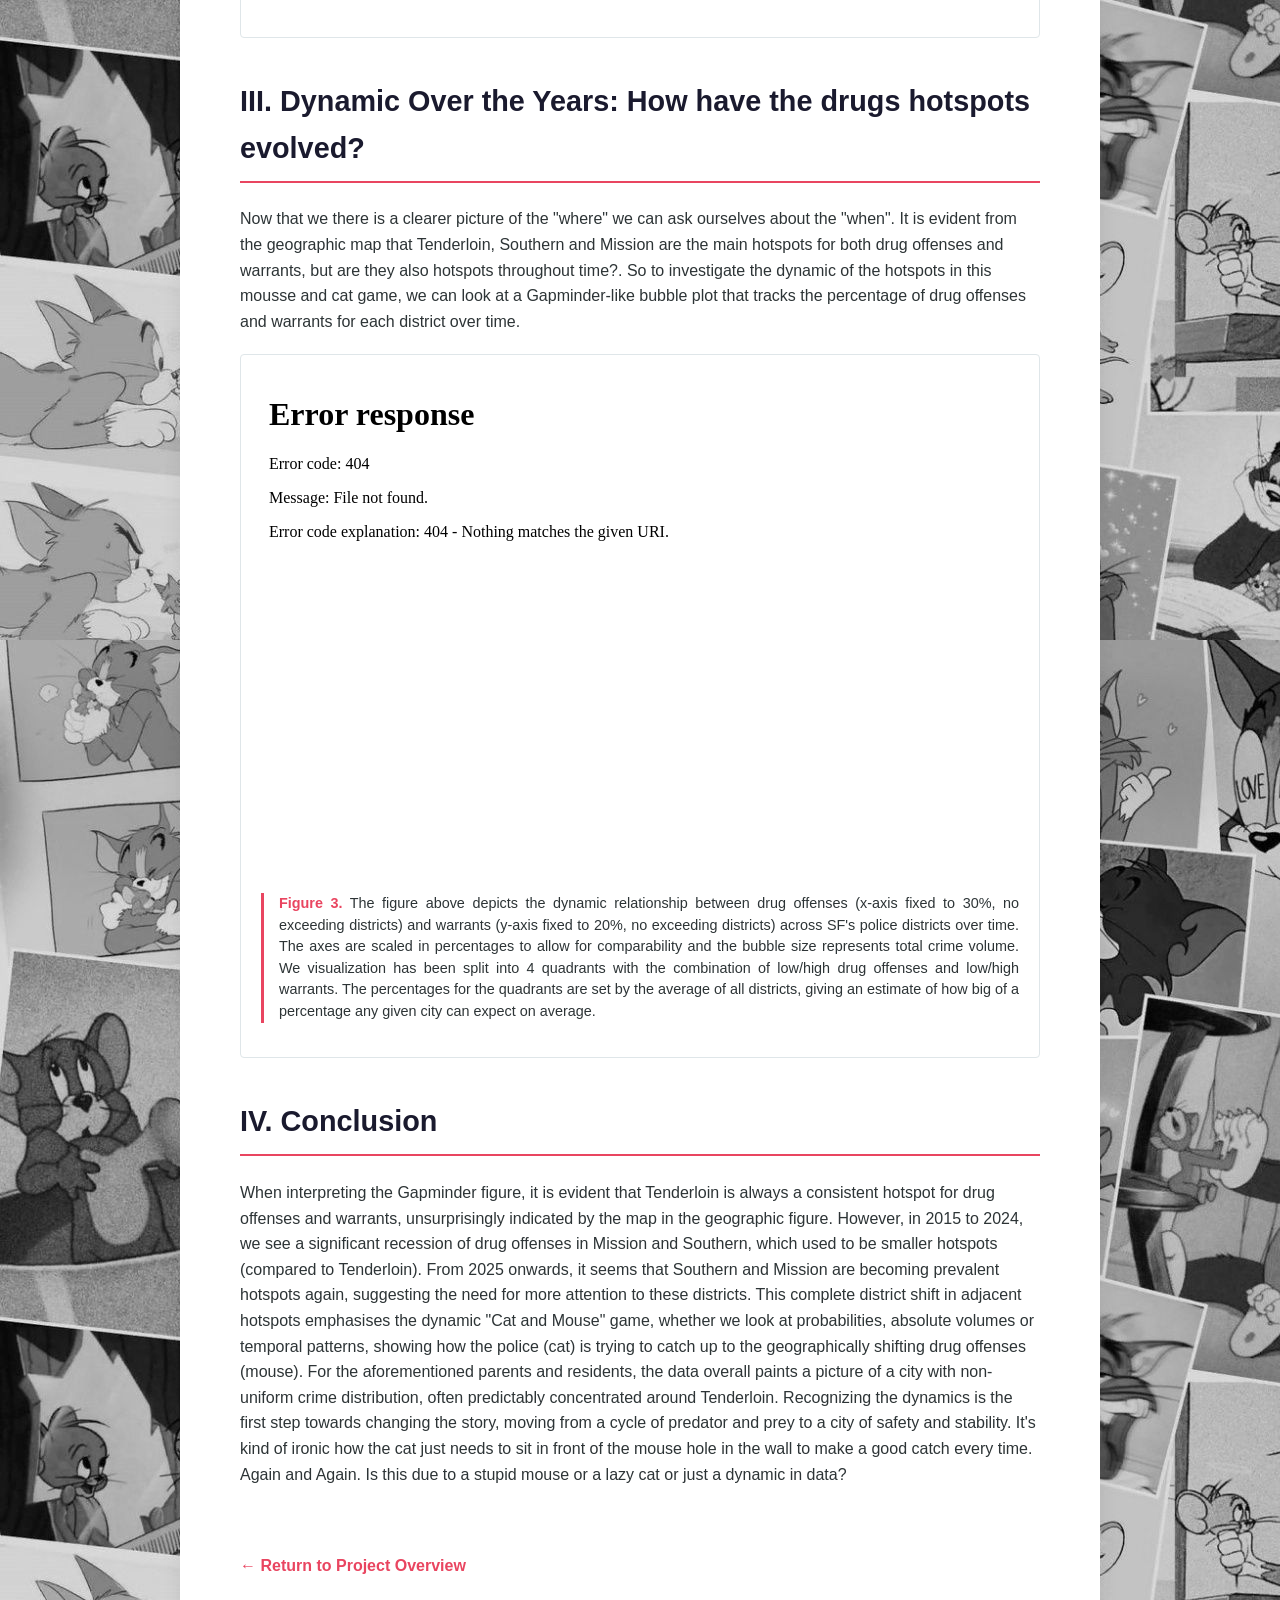
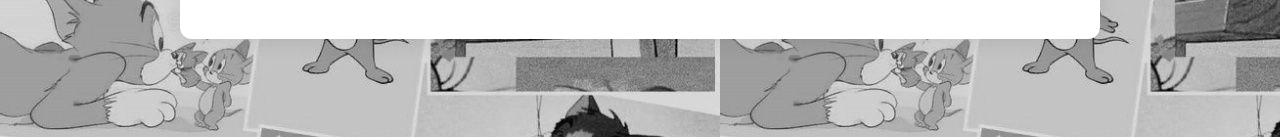
==== commit 75e8a762: "Merge branch 'main' of https://github.com/mickya99/mickya99.github.io" ====
--- a/data_story.html
+++ b/data_story.html
@@ -198,21 +198,24 @@
         </p>
       </div>
 
-      <section>
-        When interpreting the figure, it is evident that Tenderloin is always a consistent hotspot for drug offenses and warrants, unsurprisingly indicated by the map in previous figure.
-        However, in 2015 to 2024, we see a significant recession of drug offenses in Mission and Southern, which used to be smaller hotspots (compared to Tenderloin).
-        From 2025 onwards, it seems that Southern and Mission are becoming prevalent hotspots again, suggesting the need for more attention to these districts.
-        This complete district shift in adjacent hotspots emphasises the dynamic "Cat and Mouse" game, showing how the police is trying to catch up to the geographically shifting drug offenses.
-      </section>
-
-      <section>
-        <h2>Conclusion</h2>
-        <p>
-          <strong>
+
+      <section>
+        <h2>IV. Conclusion</h2>
+        <p>
+          When interpreting the Gapminder figure, it is evident that Tenderloin is always a consistent hotspot for drug offenses and warrants, unsurprisingly indicated by the map in the geographic figure.
+          However, in 2015 to 2024, we see a significant recession of drug offenses in Mission and Southern, which used to be smaller hotspots (compared to Tenderloin).
+          From 2025 onwards, it seems that Southern and Mission are becoming prevalent hotspots again, suggesting the need for more attention to these districts.
+          This complete district shift in adjacent hotspots emphasises the dynamic "Cat and Mouse" game, whether we look at probabilities, absolute volumes or temporal patterns,
+          showing how the police (cat) is trying to catch up to the geographically shifting drug offenses (mouse).
+
+          For the aforementioned parents and residents, the data overall paints a picture of a city with 
+          non-uniform crime distribution, often predictably concentrated around Tenderloin. Recognizing the dynamics
+          is the first step towards changing the story, moving from a cycle of predator and prey to a city of safety and stability.
+          <!-- <strong>
             Summarize the key takeaways of the data story. What should the
             reader remember?
-          </strong>
-          Funny Final Sentence: It's kind of ironic how the cat just needs to
+          </strong> -->
+          It's kind of ironic how the cat just needs to
           sit in front of the mouse hole in the wall to make a good catch every
           time. Again and Again. Is this due to a stupid mouse or a lazy cat or
           just a dynamic in data?
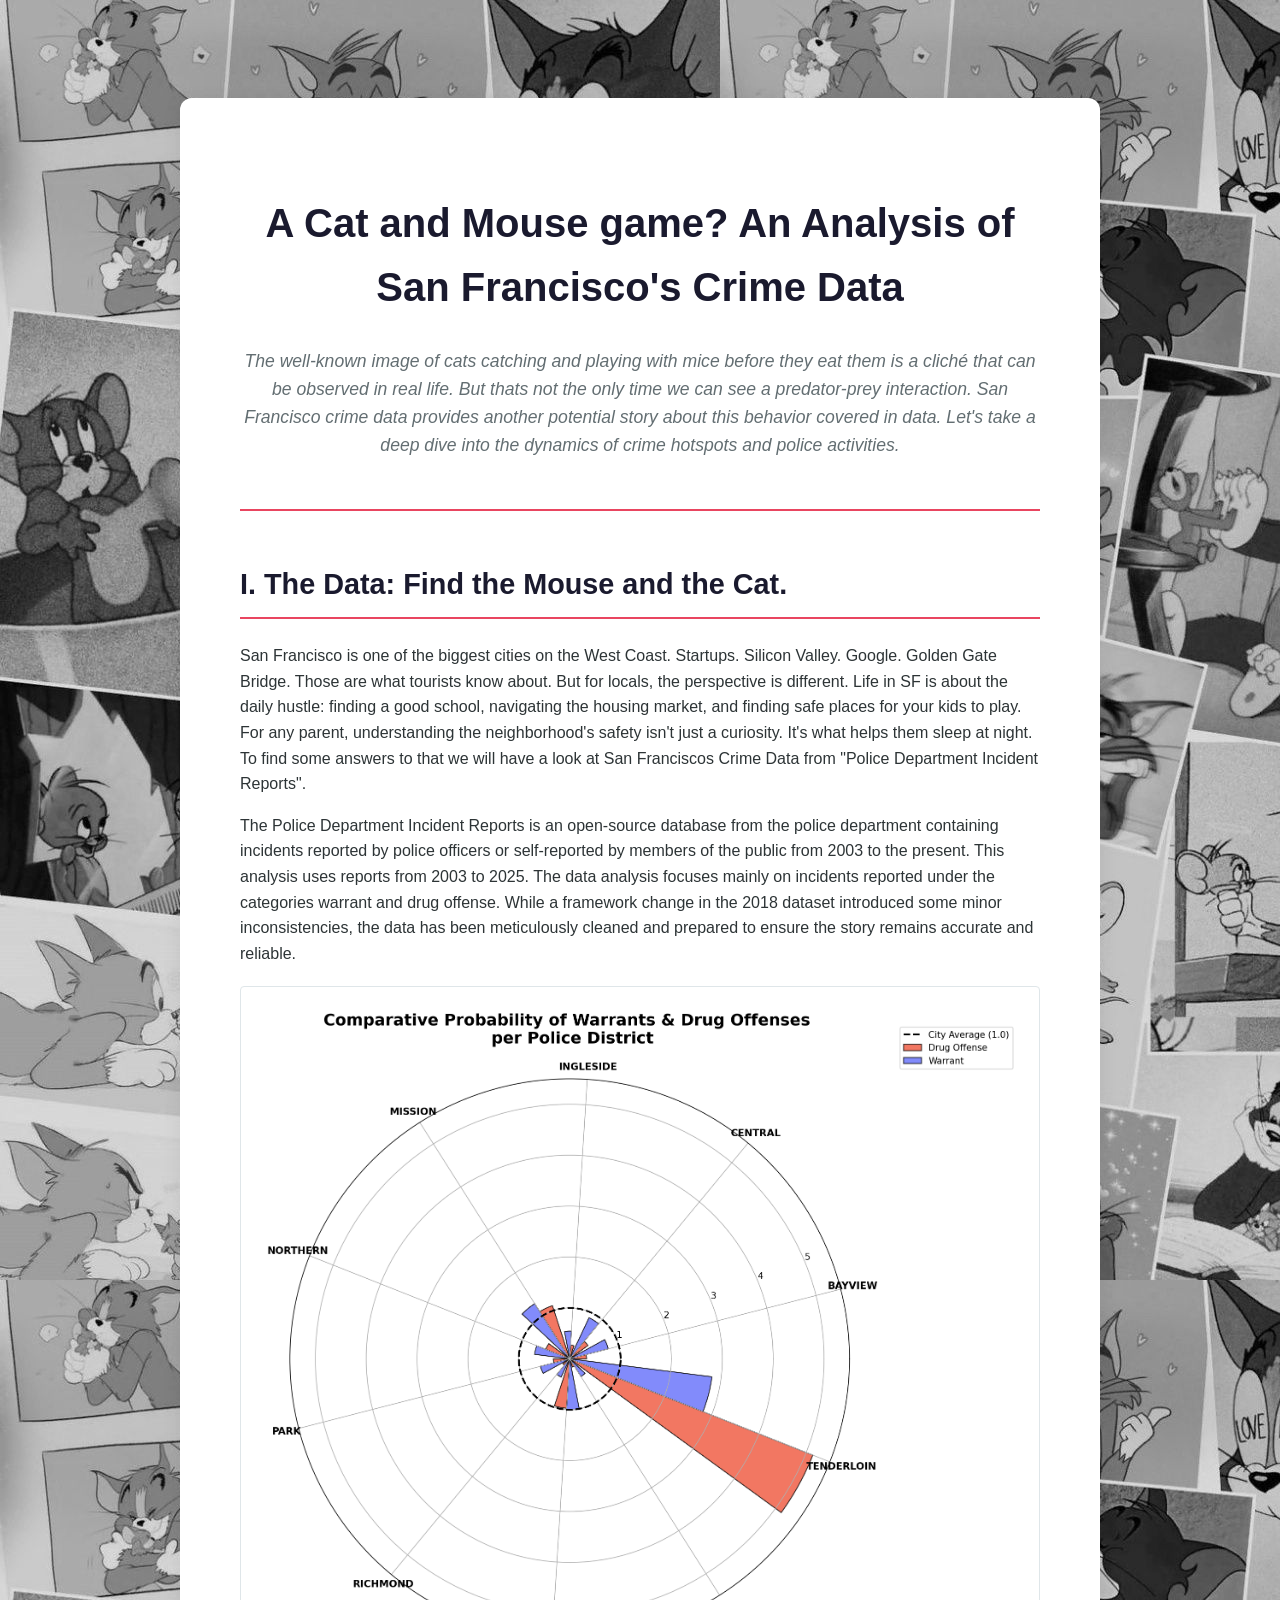
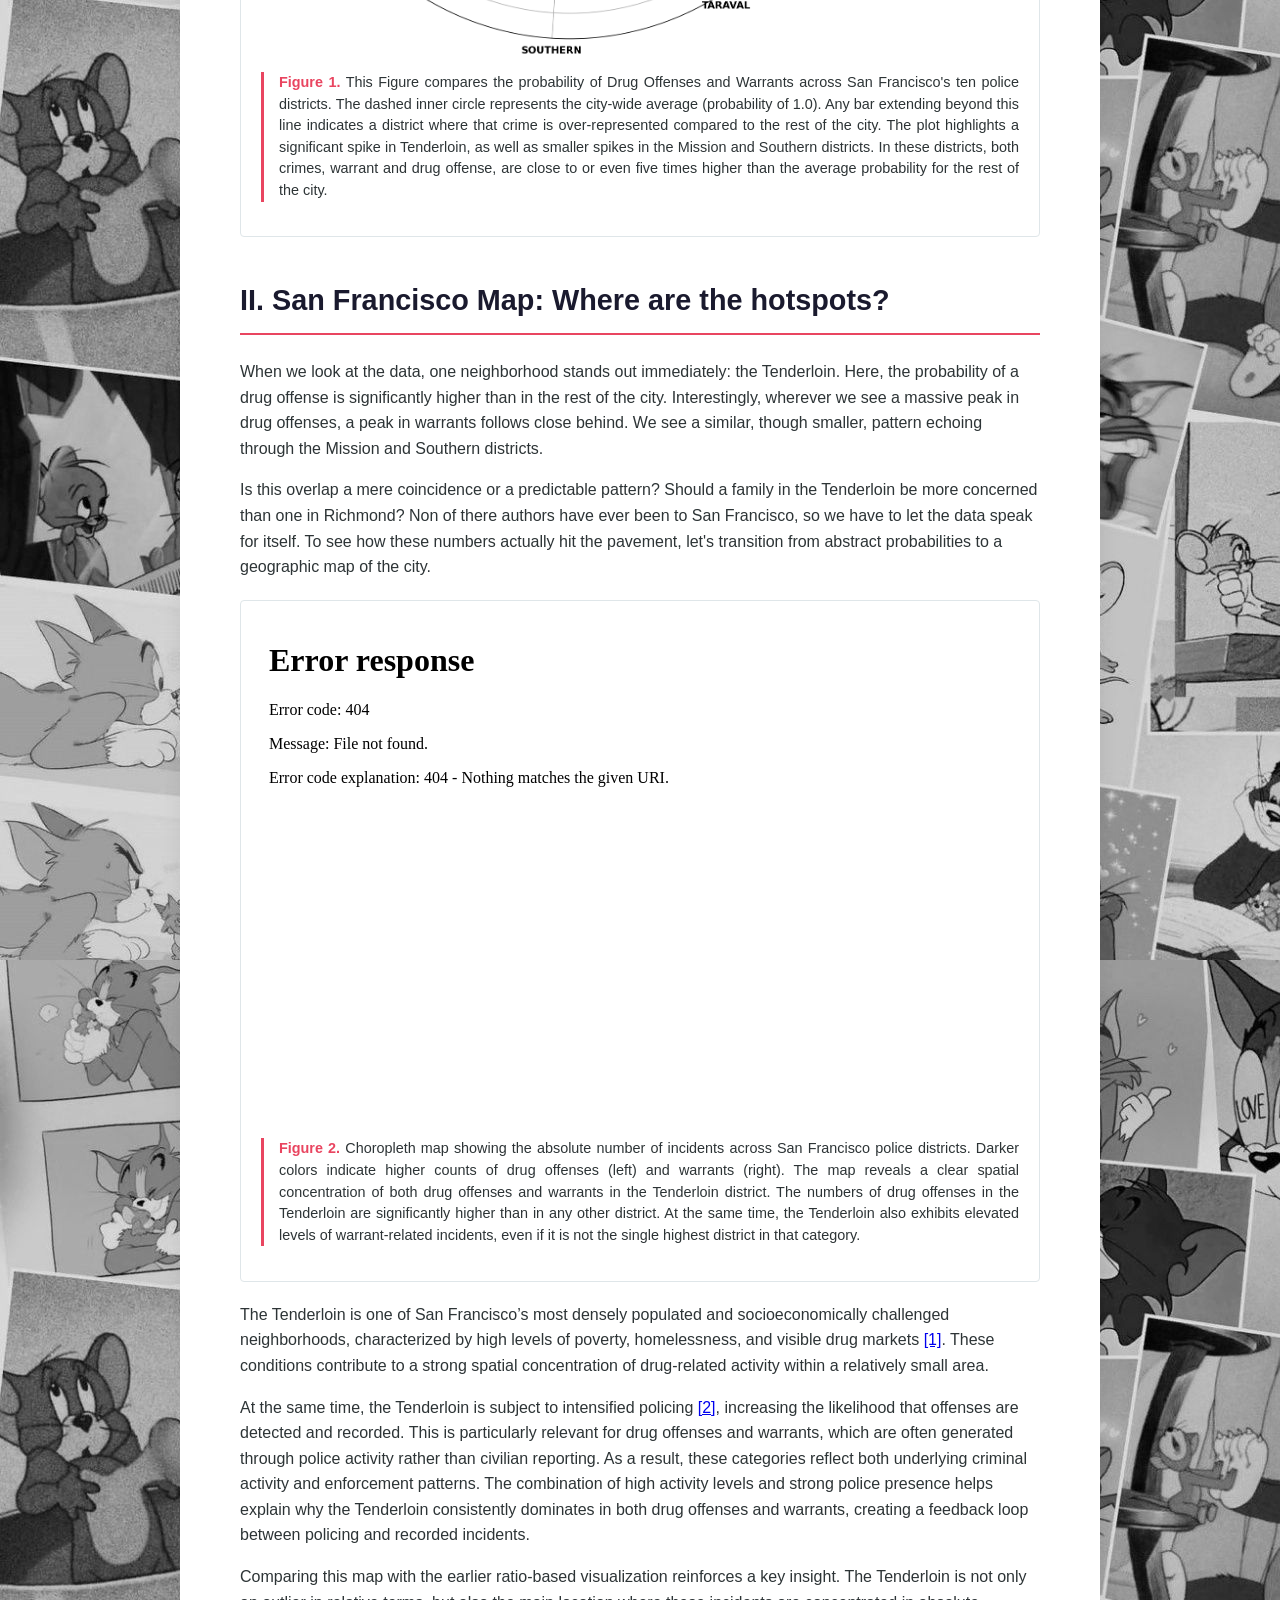
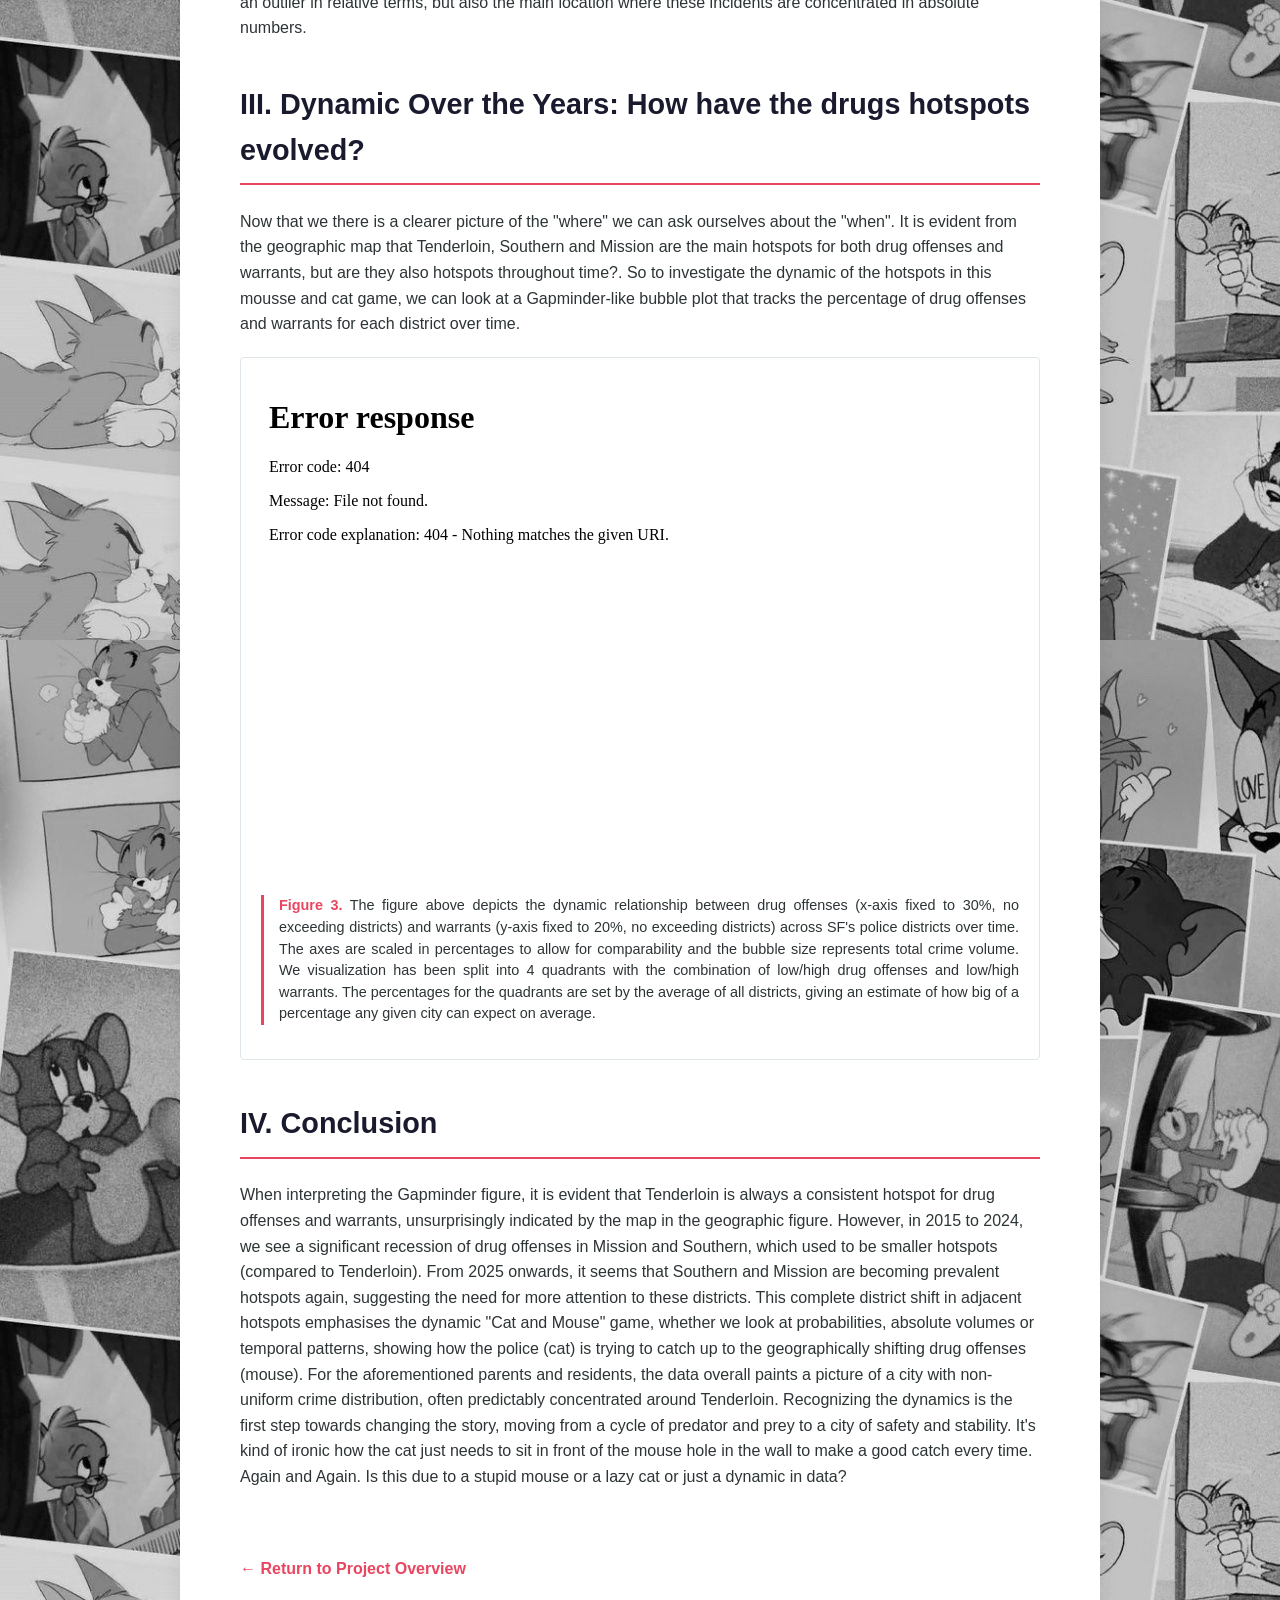
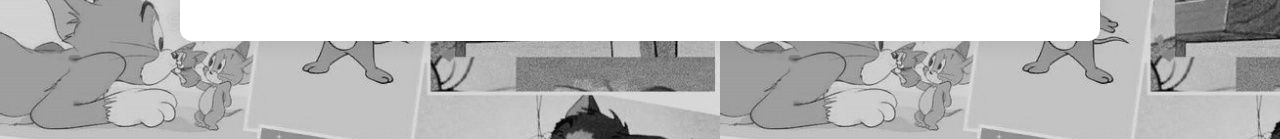
==== commit 4beba07c: "desing: close div earlier" ====
--- a/data_story.html
+++ b/data_story.html
@@ -114,6 +114,7 @@
             Tenderloin also exhibits elevated levels of warrant-related incidents, 
             even if it is not the single highest district in that category.       
         </p>
+      </div>
 
         <p>
           The Tenderloin is one of San Francisco’s most densely populated and 
